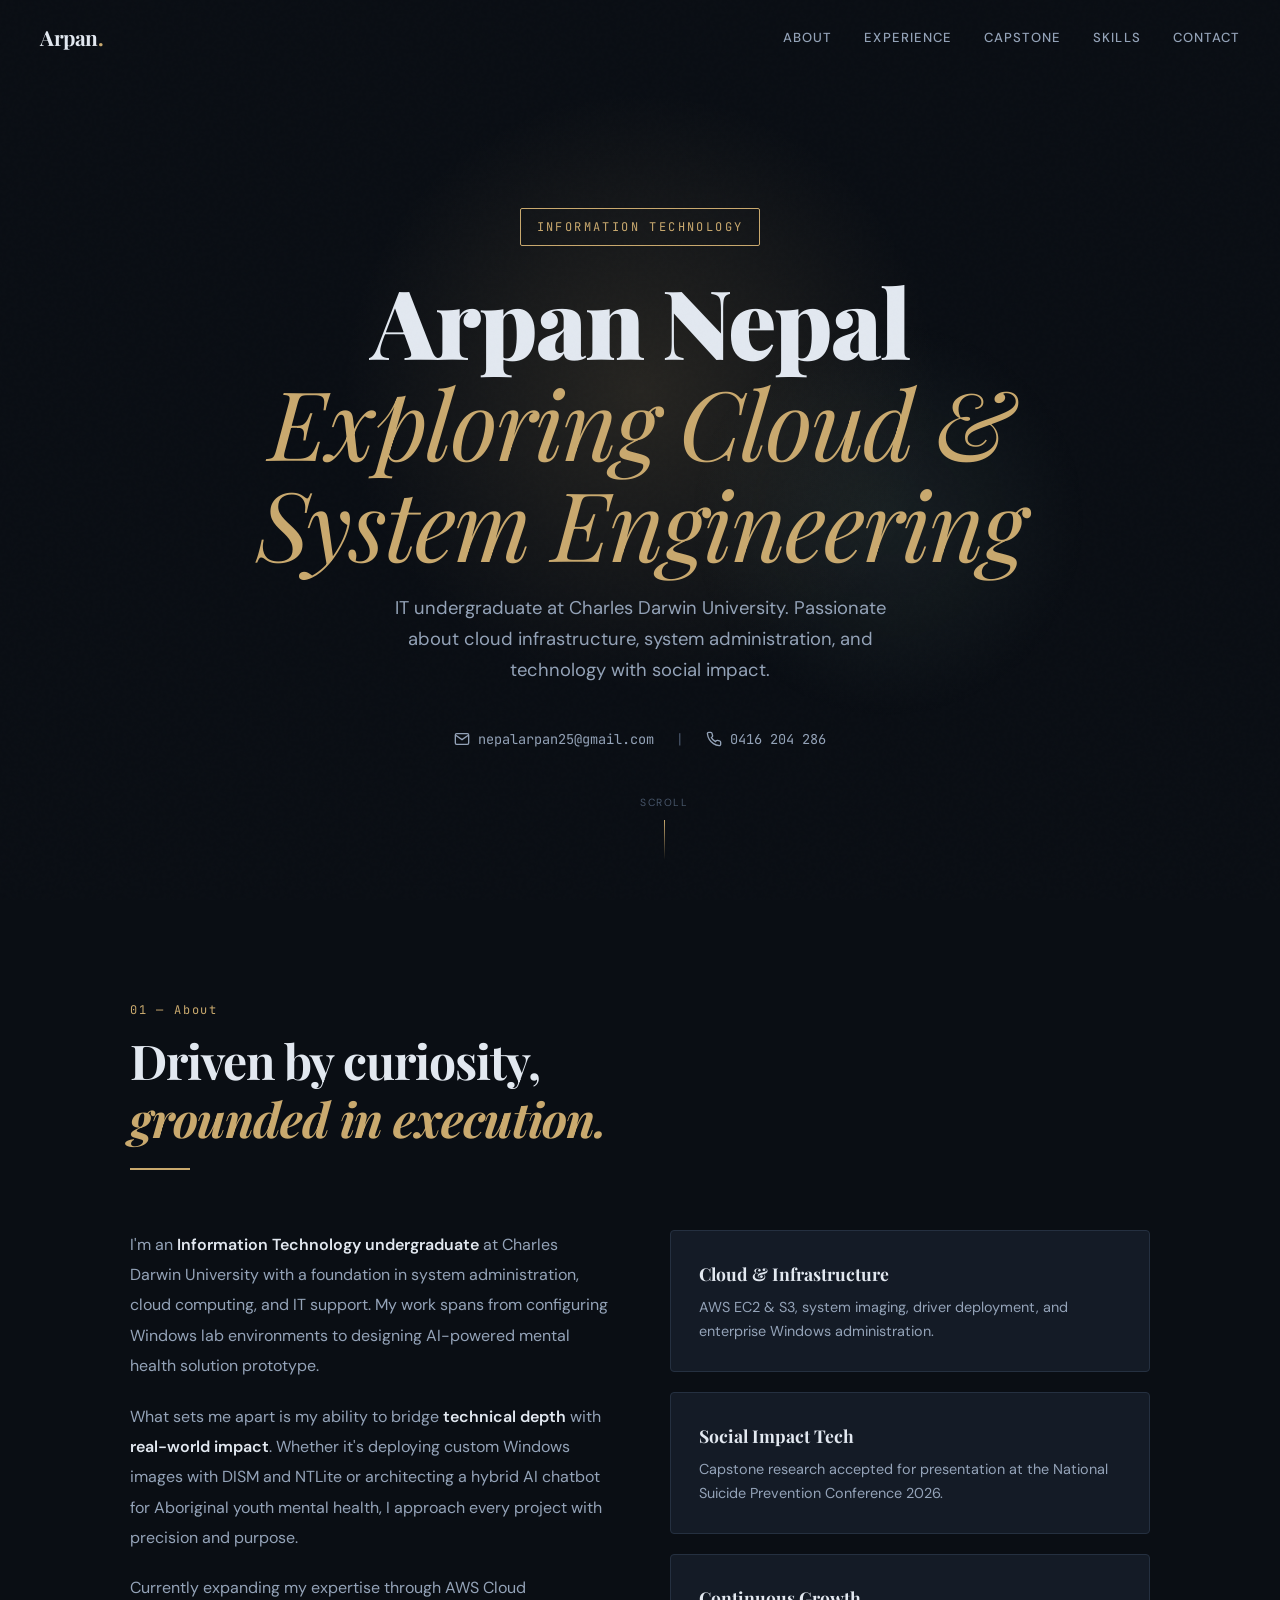
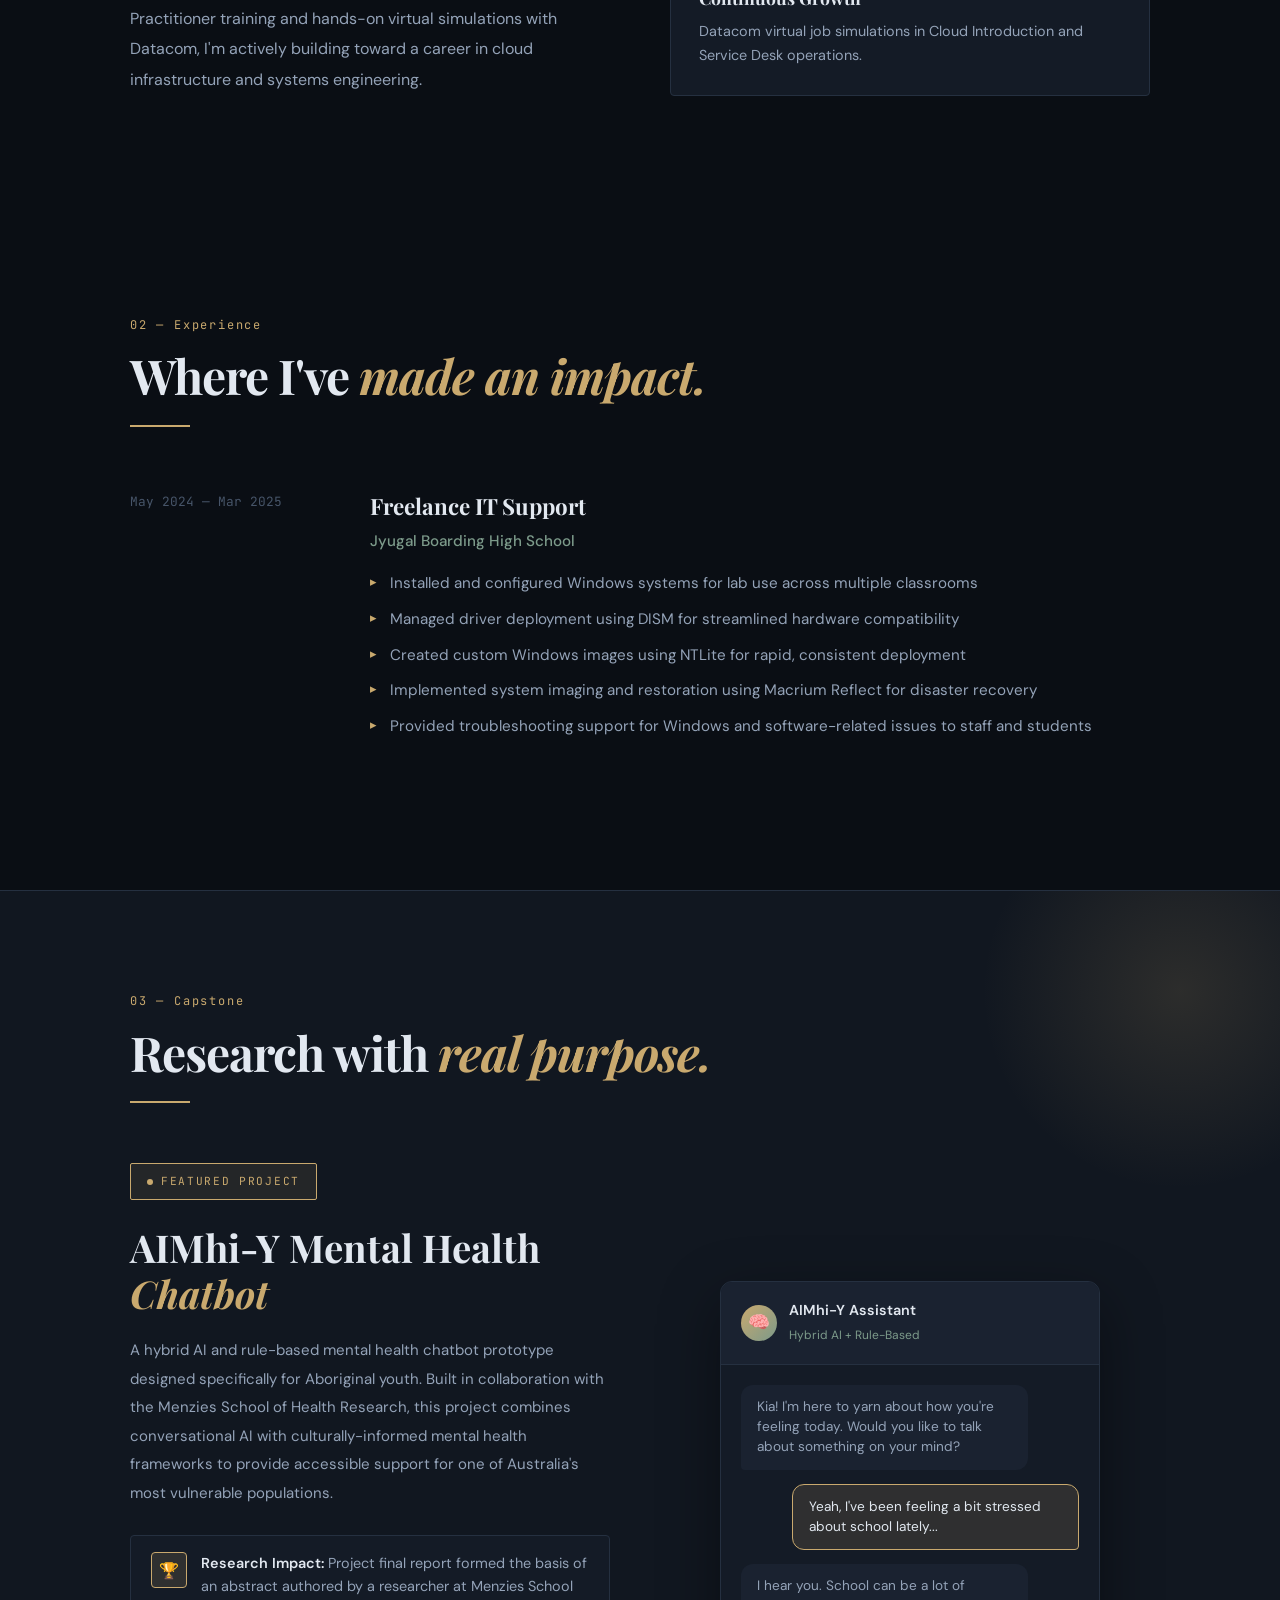
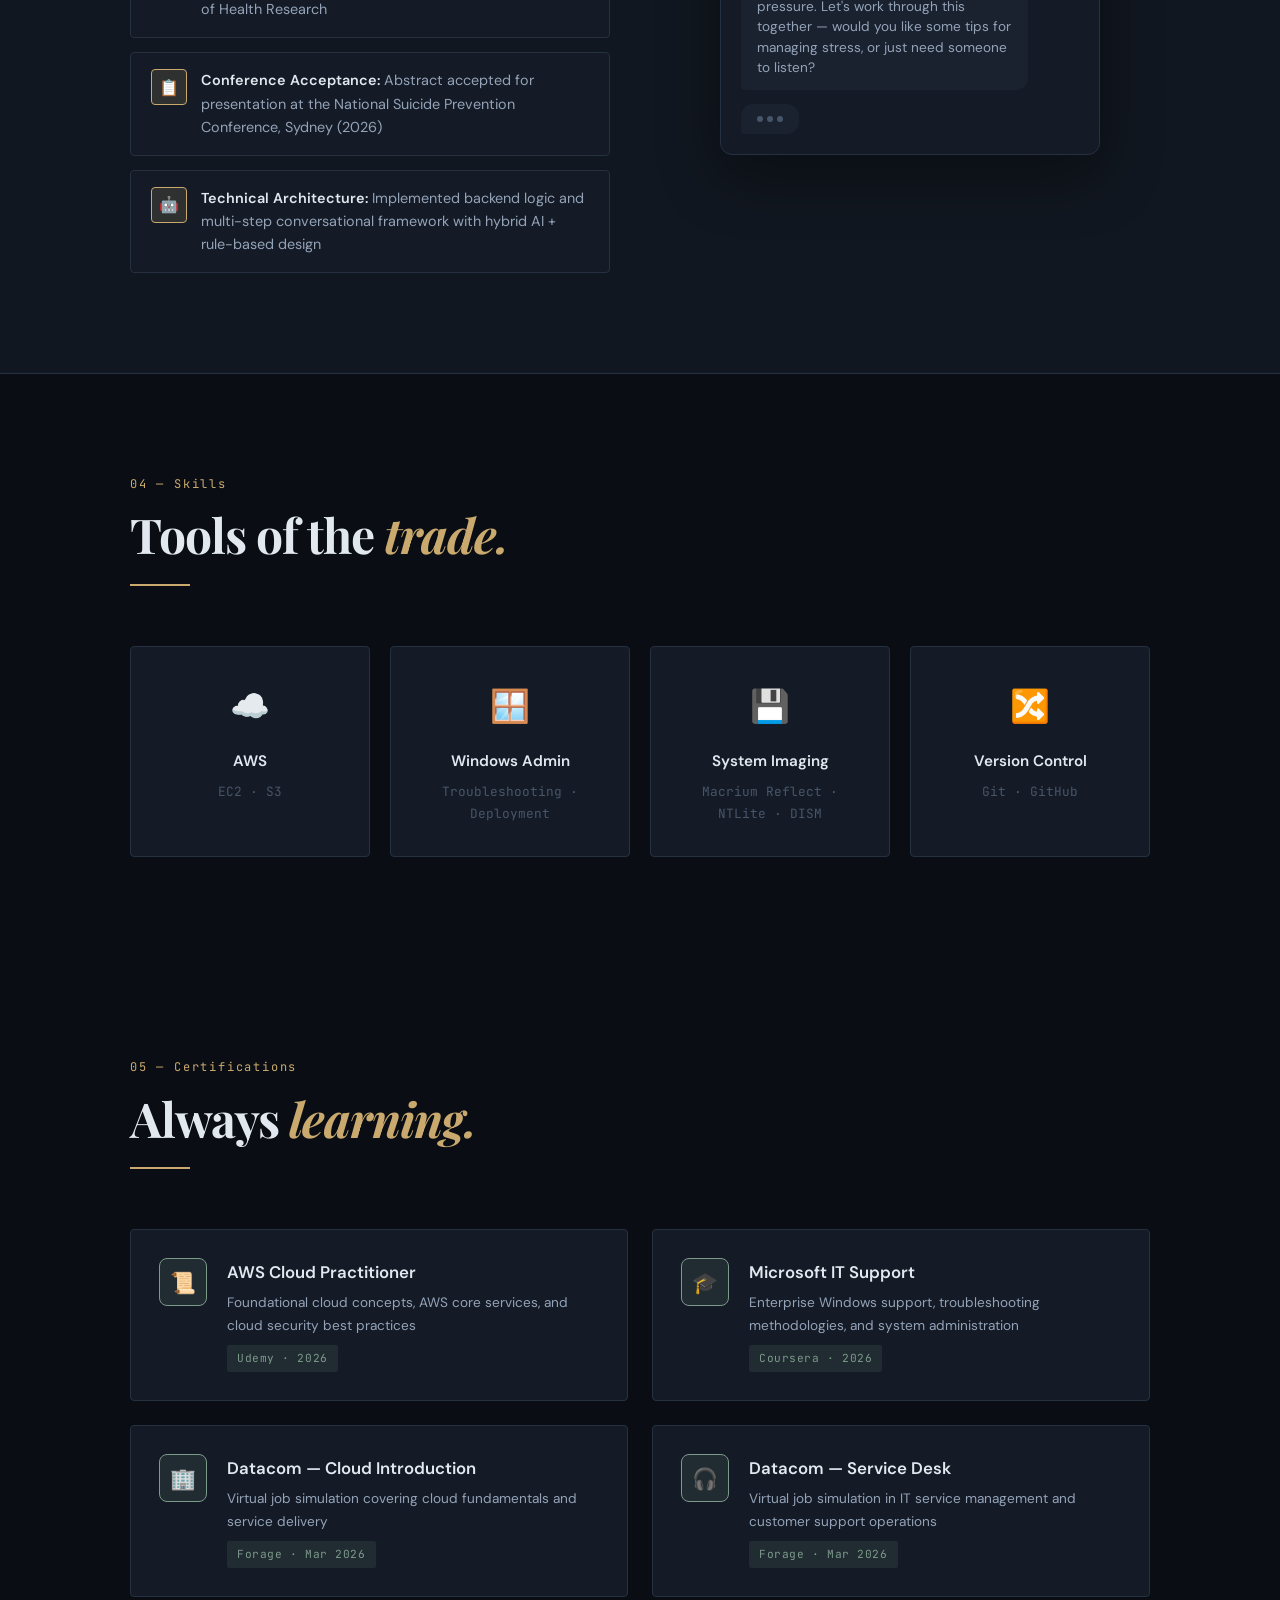
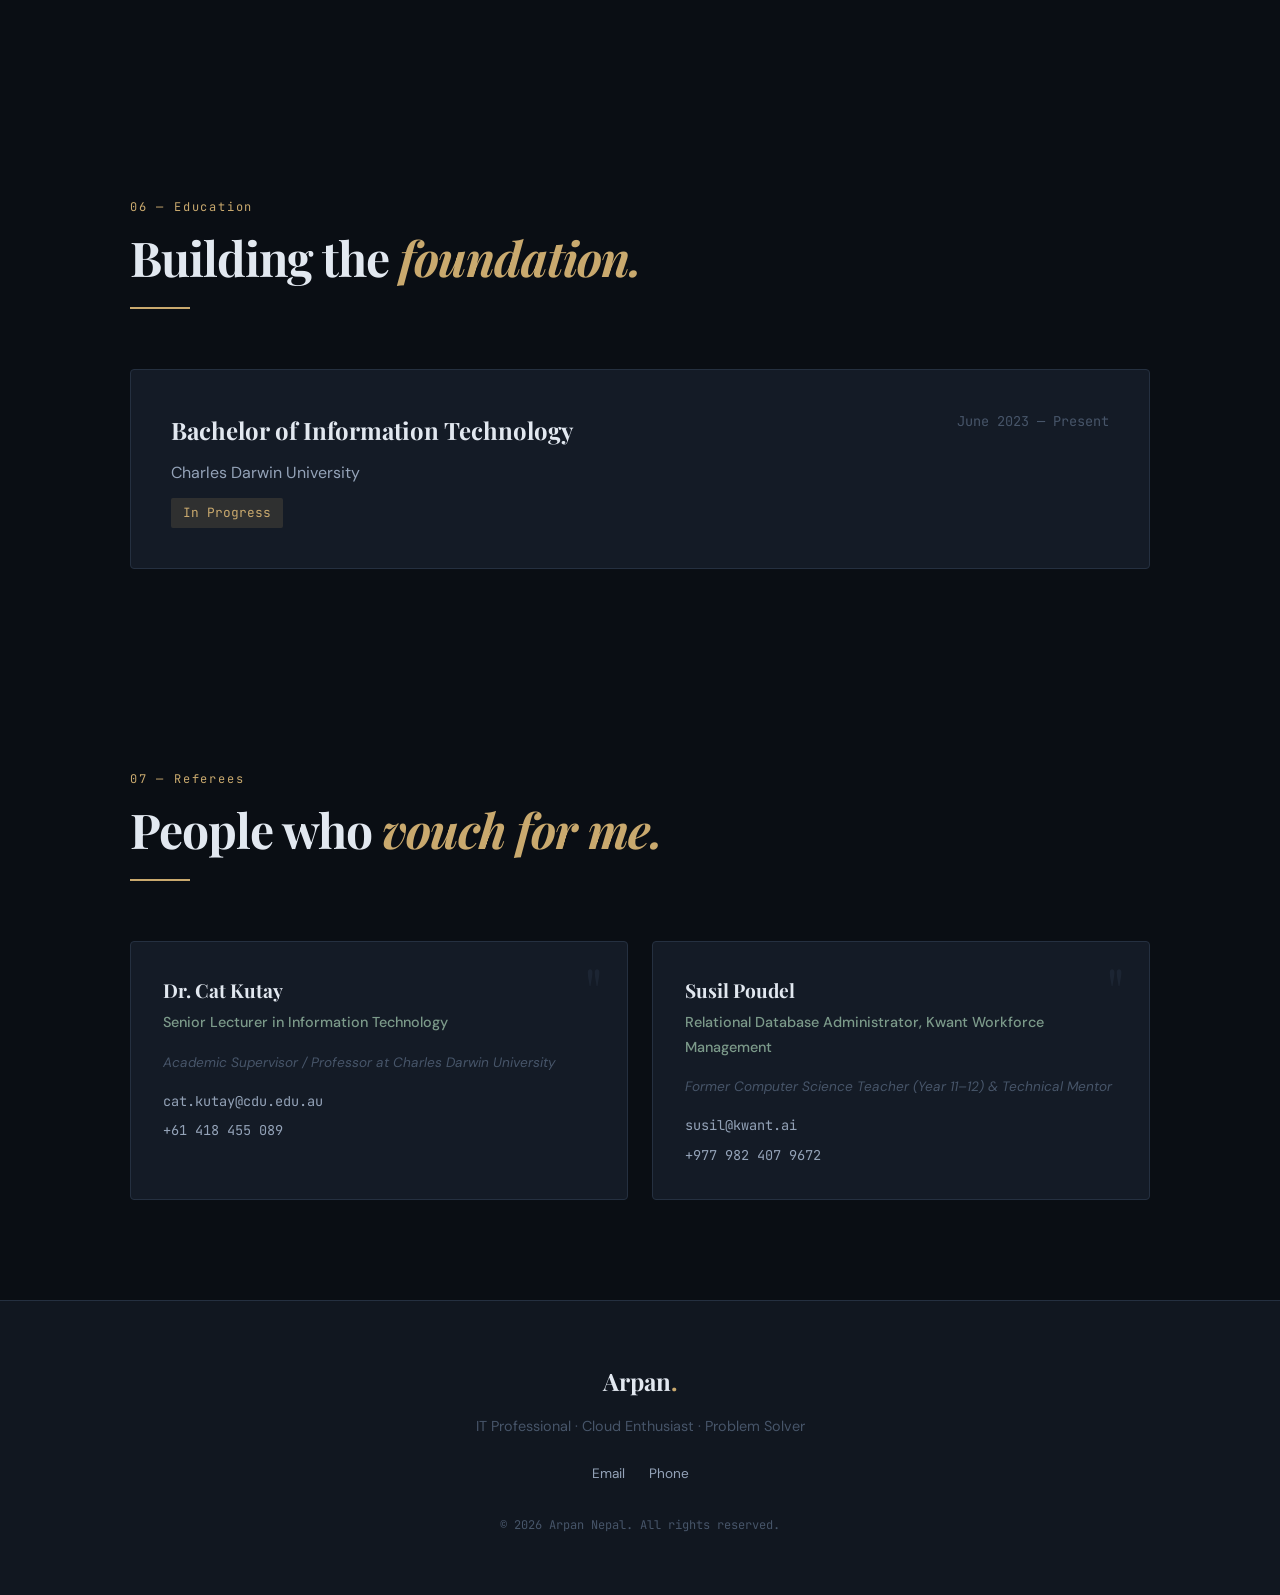
==== index.html @ 02687bec "Add files via upload" ====
<!DOCTYPE html>
<html lang="en">
<head>
<meta charset="UTF-8">
<meta name="viewport" content="width=device-width, initial-scale=1.0">
<title>Arpan Nepal — IT Professional</title>
<link rel="preconnect" href="https://fonts.googleapis.com">
<link rel="preconnect" href="https://fonts.gstatic.com" crossorigin>
<link href="https://fonts.googleapis.com/css2?family=Playfair+Display:ital,wght@0,400;0,700;0,900;1,400;1,700&family=DM+Sans:ital,opsz,wght@0,9..40,300;0,9..40,400;0,9..40,500;0,9..40,600;0,9..40,700;1,9..40,400&family=JetBrains+Mono:wght@400;500&display=swap" rel="stylesheet">
<style>
/* ─── Design System ─── */
:root {
  --bg: #0a0e14;
  --bg-elevated: #111720;
  --bg-card: #141b26;
  --surface: #1a2230;
  --border: #253040;
  --border-subtle: #1a2535;
  --text: #e2e8f0;
  --text-dim: #94a3b8;
  --text-faint: #475569;
  --accent: #c9a96e;
  --accent-glow: rgba(201,169,110,0.15);
  --accent-2: #7c9a8a;
  --accent-2-glow: rgba(124,154,138,0.12);
  --danger: #c75b5b;
  --font-display: 'Playfair Display', Georgia, serif;
  --font-body: 'DM Sans', -apple-system, sans-serif;
  --font-mono: 'JetBrains Mono', monospace;
}

* { margin: 0; padding: 0; box-sizing: border-box; }

html {
  scroll-behavior: smooth;
  scroll-padding-top: 80px;
}

body {
  background: var(--bg);
  color: var(--text);
  font-family: var(--font-body);
  font-size: 15px;
  line-height: 1.7;
  overflow-x: hidden;
  -webkit-font-smoothing: antialiased;
}

/* ─── Noise Texture Overlay ─── */
body::before {
  content: '';
  position: fixed;
  inset: 0;
  background-image: url("data:image/svg+xml,%3Csvg viewBox='0 0 256 256' xmlns='http://www.w3.org/2000/svg'%3E%3Cfilter id='noise'%3E%3CfeTurbulence type='fractalNoise' baseFrequency='0.9' numOctaves='4' stitchTiles='stitch'/%3E%3C/filter%3E%3Crect width='100%25' height='100%25' filter='url(%23noise)' opacity='0.03'/%3E%3C/svg%3E");
  pointer-events: none;
  z-index: 9999;
  opacity: 0.4;
}

/* ─── Selection ─── */
::selection {
  background: var(--accent);
  color: var(--bg);
}

/* ─── Scrollbar ─── */
::-webkit-scrollbar { width: 6px; }
::-webkit-scrollbar-track { background: var(--bg); }
::-webkit-scrollbar-thumb { background: var(--border); border-radius: 3px; }
::-webkit-scrollbar-thumb:hover { background: var(--accent); }

/* ─── Navigation ─── */
.nav {
  position: fixed;
  top: 0; left: 0; right: 0;
  z-index: 1000;
  padding: 20px 40px;
  display: flex;
  justify-content: space-between;
  align-items: center;
  transition: all 0.4s ease;
}

.nav.scrolled {
  background: rgba(10,14,20,0.85);
  backdrop-filter: blur(20px);
  border-bottom: 1px solid var(--border-subtle);
  padding: 14px 40px;
}

.nav-logo {
  font-family: var(--font-display);
  font-size: 1.3rem;
  font-weight: 700;
  color: var(--text);
  text-decoration: none;
  letter-spacing: -0.5px;
}

.nav-logo span { color: var(--accent); }

.nav-links {
  display: flex;
  gap: 32px;
  list-style: none;
}

.nav-links a {
  color: var(--text-dim);
  text-decoration: none;
  font-size: 0.82rem;
  font-weight: 500;
  letter-spacing: 0.08em;
  text-transform: uppercase;
  transition: color 0.3s ease;
  position: relative;
}

.nav-links a::after {
  content: '';
  position: absolute;
  bottom: -6px;
  left: 0;
  width: 0;
  height: 1px;
  background: var(--accent);
  transition: width 0.3s ease;
}

.nav-links a:hover {
  color: var(--text);
}

.nav-links a:hover::after {
  width: 100%;
}

/* ─── Hero Section ─── */
.hero {
  min-height: 100vh;
  display: flex;
  flex-direction: column;
  justify-content: center;
  align-items: center;
  text-align: center;
  position: relative;
  padding: 120px 20px 60px;
  overflow: hidden;
}

/* Ambient background glow */
.hero::before {
  content: '';
  position: absolute;
  width: 600px;
  height: 600px;
  background: radial-gradient(circle, var(--accent-glow) 0%, transparent 70%);
  top: 10%;
  left: 50%;
  transform: translateX(-50%);
  pointer-events: none;
  animation: pulseGlow 8s ease-in-out infinite;
}

.hero::after {
  content: '';
  position: absolute;
  width: 400px;
  height: 400px;
  background: radial-gradient(circle, var(--accent-2-glow) 0%, transparent 70%);
  bottom: 20%;
  right: 15%;
  pointer-events: none;
  animation: pulseGlow 10s ease-in-out infinite reverse;
}

@keyframes pulseGlow {
  0%, 100% { opacity: 0.6; transform: translateX(-50%) scale(1); }
  50% { opacity: 1; transform: translateX(-50%) scale(1.1); }
}

.hero-content {
  position: relative;
  z-index: 2;
  max-width: 800px;
}

.hero-label {
  font-family: var(--font-mono);
  font-size: 0.75rem;
  letter-spacing: 0.2em;
  text-transform: uppercase;
  color: var(--accent);
  margin-bottom: 24px;
  display: inline-block;
  padding: 8px 16px;
  border: 1px solid var(--accent);
  border-radius: 2px;
  opacity: 0;
  animation: fadeUp 0.8s ease forwards 0.3s;
}

.hero-name {
  font-family: var(--font-display);
  font-size: clamp(3rem, 8vw, 6rem);
  font-weight: 900;
  line-height: 1.05;
  letter-spacing: -2px;
  margin-bottom: 20px;
  opacity: 0;
  animation: fadeUp 1s ease forwards 0.6s;
}

.hero-name .accent-line {
  display: block;
  color: var(--accent);
  font-style: italic;
  font-weight: 400;
}

.hero-tagline {
  font-size: 1.15rem;
  color: var(--text-dim);
  max-width: 500px;
  margin: 0 auto 40px;
  opacity: 0;
  animation: fadeUp 0.8s ease forwards 0.9s;
}

.hero-contact {
  display: flex;
  gap: 24px;
  justify-content: center;
  flex-wrap: wrap;
  opacity: 0;
  animation: fadeUp 0.8s ease forwards 1.2s;
}

.hero-contact a {
  color: var(--text-dim);
  text-decoration: none;
  font-size: 0.85rem;
  font-family: var(--font-mono);
  transition: color 0.3s ease;
  display: flex;
  align-items: center;
  gap: 8px;
}

.hero-contact a:hover {
  color: var(--accent);
}

.hero-contact .divider {
  color: var(--text-faint);
}

/* Scroll indicator */
.scroll-indicator {
  position: absolute;
  bottom: 40px;
  left: 50%;
  transform: translateX(-50%);
  display: flex;
  flex-direction: column;
  align-items: center;
  gap: 8px;
  opacity: 0;
  animation: fadeUp 0.8s ease forwards 1.8s;
}

.scroll-indicator span {
  font-size: 0.65rem;
  letter-spacing: 0.15em;
  text-transform: uppercase;
  color: var(--text-faint);
}

.scroll-line {
  width: 1px;
  height: 40px;
  background: linear-gradient(to bottom, var(--accent), transparent);
  animation: scrollPulse 2s ease-in-out infinite;
}

@keyframes scrollPulse {
  0%, 100% { opacity: 0.3; transform: scaleY(0.5); }
  50% { opacity: 1; transform: scaleY(1); }
}

@keyframes fadeUp {
  from { opacity: 0; transform: translateY(30px); }
  to { opacity: 1; transform: translateY(0); }
}

/* ─── Section Base ─── */
.section {
  padding: 100px 40px;
  max-width: 1100px;
  margin: 0 auto;
  position: relative;
}

.section-header {
  margin-bottom: 60px;
  position: relative;
}

.section-number {
  font-family: var(--font-mono);
  font-size: 0.75rem;
  color: var(--accent);
  letter-spacing: 0.15em;
  margin-bottom: 12px;
}

.section-title {
  font-family: var(--font-display);
  font-size: clamp(2rem, 4vw, 3rem);
  font-weight: 700;
  letter-spacing: -1px;
  line-height: 1.2;
}

.section-title em {
  color: var(--accent);
  font-style: italic;
}

.section-line {
  width: 60px;
  height: 2px;
  background: var(--accent);
  margin-top: 20px;
}

/* ─── About Section ─── */
.about-grid {
  display: grid;
  grid-template-columns: 1fr 1fr;
  gap: 60px;
  align-items: start;
}

.about-text {
  color: var(--text-dim);
  font-size: 1rem;
  line-height: 1.9;
}

.about-text p {
  margin-bottom: 20px;
}

.about-text strong {
  color: var(--text);
  font-weight: 600;
}

.about-highlights {
  display: flex;
  flex-direction: column;
  gap: 20px;
}

.highlight-card {
  background: var(--bg-card);
  border: 1px solid var(--border);
  padding: 28px;
  border-radius: 4px;
  transition: all 0.4s ease;
  position: relative;
  overflow: hidden;
}

.highlight-card::before {
  content: '';
  position: absolute;
  top: 0; left: 0;
  width: 3px;
  height: 100%;
  background: var(--accent);
  transform: scaleY(0);
  transition: transform 0.4s ease;
}

.highlight-card:hover {
  border-color: var(--accent);
  transform: translateX(4px);
}

.highlight-card:hover::before {
  transform: scaleY(1);
}

.highlight-card h4 {
  font-family: var(--font-display);
  font-size: 1.1rem;
  margin-bottom: 8px;
  color: var(--text);
}

.highlight-card p {
  font-size: 0.9rem;
  color: var(--text-dim);
  line-height: 1.6;
}

/* ─── Experience Section ─── */
.experience-list {
  display: flex;
  flex-direction: column;
  gap: 0;
}

.exp-item {
  display: grid;
  grid-template-columns: 200px 1fr;
  gap: 40px;
  padding: 40px 0;
  border-bottom: 1px solid var(--border-subtle);
  position: relative;
  transition: all 0.3s ease;
}

.exp-item:first-child {
  padding-top: 0;
}

.exp-item:last-child {
  border-bottom: none;
}

.exp-item:hover {
  padding-left: 20px;
}

.exp-item:hover .exp-title {
  color: var(--accent);
}

.exp-date {
  font-family: var(--font-mono);
  font-size: 0.8rem;
  color: var(--text-faint);
  padding-top: 4px;
}

.exp-content h3 {
  font-family: var(--font-display);
  font-size: 1.4rem;
  font-weight: 700;
  margin-bottom: 4px;
  transition: color 0.3s ease;
}

.exp-content .exp-org {
  font-size: 0.95rem;
  color: var(--accent-2);
  margin-bottom: 16px;
  font-weight: 500;
}

.exp-content ul {
  list-style: none;
  padding: 0;
}

.exp-content li {
  position: relative;
  padding-left: 20px;
  margin-bottom: 10px;
  color: var(--text-dim);
  font-size: 0.95rem;
  line-height: 1.7;
}

.exp-content li::before {
  content: '▸';
  position: absolute;
  left: 0;
  color: var(--accent);
  font-size: 0.8rem;
}

/* ─── Capstone Section (Featured) ─── */
.capstone-section {
  background: var(--bg-elevated);
  border-top: 1px solid var(--border);
  border-bottom: 1px solid var(--border);
  position: relative;
  overflow: hidden;
}

.capstone-section::before {
  content: '';
  position: absolute;
  top: -100px;
  right: -100px;
  width: 400px;
  height: 400px;
  background: radial-gradient(circle, var(--accent-glow) 0%, transparent 70%);
  pointer-events: none;
}

.capstone-grid {
  display: grid;
  grid-template-columns: 1fr 1fr;
  gap: 60px;
  align-items: center;
}

.capstone-badge {
  display: inline-flex;
  align-items: center;
  gap: 8px;
  background: rgba(201,169,110,0.1);
  border: 1px solid var(--accent);
  color: var(--accent);
  padding: 8px 16px;
  border-radius: 2px;
  font-family: var(--font-mono);
  font-size: 0.7rem;
  letter-spacing: 0.15em;
  text-transform: uppercase;
  margin-bottom: 24px;
}

.capstone-badge .dot {
  width: 6px;
  height: 6px;
  background: var(--accent);
  border-radius: 50%;
  animation: blink 2s ease-in-out infinite;
}

@keyframes blink {
  0%, 100% { opacity: 1; }
  50% { opacity: 0.3; }
}

.capstone-title {
  font-family: var(--font-display);
  font-size: clamp(1.8rem, 3vw, 2.5rem);
  font-weight: 700;
  line-height: 1.2;
  margin-bottom: 20px;
}

.capstone-title em {
  color: var(--accent);
  font-style: italic;
}

.capstone-desc {
  color: var(--text-dim);
  line-height: 1.9;
  margin-bottom: 28px;
}

.capstone-achievements {
  display: flex;
  flex-direction: column;
  gap: 14px;
}

.achievement {
  display: flex;
  align-items: flex-start;
  gap: 14px;
  padding: 16px 20px;
  background: var(--bg-card);
  border: 1px solid var(--border);
  border-radius: 4px;
  transition: all 0.3s ease;
}

.achievement:hover {
  border-color: var(--accent);
  transform: translateX(4px);
}

.achievement-icon {
  width: 36px;
  height: 36px;
  min-width: 36px;
  background: var(--accent-glow);
  border: 1px solid var(--accent);
  border-radius: 4px;
  display: flex;
  align-items: center;
  justify-content: center;
  color: var(--accent);
  font-size: 1rem;
}

.achievement-text {
  font-size: 0.9rem;
  color: var(--text-dim);
  line-height: 1.6;
}

.achievement-text strong {
  color: var(--text);
  font-weight: 600;
}

.capstone-visual {
  position: relative;
  display: flex;
  justify-content: center;
  align-items: center;
}

.chatbot-mockup {
  width: 100%;
  max-width: 380px;
  background: var(--bg-card);
  border: 1px solid var(--border);
  border-radius: 12px;
  overflow: hidden;
  box-shadow: 0 20px 60px rgba(0,0,0,0.4);
}

.chatbot-header {
  background: var(--surface);
  padding: 16px 20px;
  border-bottom: 1px solid var(--border);
  display: flex;
  align-items: center;
  gap: 12px;
}

.chatbot-avatar {
  width: 36px;
  height: 36px;
  border-radius: 50%;
  background: linear-gradient(135deg, var(--accent), var(--accent-2));
  display: flex;
  align-items: center;
  justify-content: center;
  font-size: 1.1rem;
}

.chatbot-info h4 {
  font-size: 0.9rem;
  font-weight: 600;
  color: var(--text);
}

.chatbot-info span {
  font-size: 0.75rem;
  color: var(--accent-2);
}

.chatbot-body {
  padding: 20px;
  display: flex;
  flex-direction: column;
  gap: 14px;
}

.msg {
  padding: 12px 16px;
  border-radius: 12px;
  font-size: 0.85rem;
  line-height: 1.5;
  max-width: 85%;
  animation: msgIn 0.5s ease forwards;
  opacity: 0;
}

.msg-bot {
  background: var(--surface);
  color: var(--text-dim);
  align-self: flex-start;
  border-bottom-left-radius: 4px;
  animation-delay: 0.5s;
}

.msg-user {
  background: var(--accent-glow);
  border: 1px solid var(--accent);
  color: var(--text);
  align-self: flex-end;
  border-bottom-right-radius: 4px;
  animation-delay: 1.2s;
}

.msg-bot-2 {
  background: var(--surface);
  color: var(--text-dim);
  align-self: flex-start;
  border-bottom-left-radius: 4px;
  animation-delay: 2s;
}

@keyframes msgIn {
  from { opacity: 0; transform: translateY(10px); }
  to { opacity: 1; transform: translateY(0); }
}

.typing {
  display: flex;
  gap: 4px;
  padding: 12px 16px;
  background: var(--surface);
  border-radius: 12px;
  border-bottom-left-radius: 4px;
  align-self: flex-start;
  width: fit-content;
  animation: msgIn 0.5s ease forwards;
  animation-delay: 2.8s;
  opacity: 0;
}

.typing-dot {
  width: 6px;
  height: 6px;
  background: var(--text-faint);
  border-radius: 50%;
  animation: typingBounce 1.4s ease-in-out infinite;
}

.typing-dot:nth-child(2) { animation-delay: 0.2s; }
.typing-dot:nth-child(3) { animation-delay: 0.4s; }

@keyframes typingBounce {
  0%, 60%, 100% { transform: translateY(0); }
  30% { transform: translateY(-4px); }
}

/* ─── Skills Section ─── */
.skills-grid {
  display: grid;
  grid-template-columns: repeat(4, 1fr);
  gap: 20px;
}

.skill-card {
  background: var(--bg-card);
  border: 1px solid var(--border);
  padding: 32px 24px;
  border-radius: 4px;
  text-align: center;
  transition: all 0.4s ease;
  position: relative;
  overflow: hidden;
}

.skill-card::after {
  content: '';
  position: absolute;
  bottom: 0;
  left: 0;
  right: 0;
  height: 0;
  background: var(--accent);
  transition: height 0.4s ease;
}

.skill-card:hover {
  border-color: var(--accent);
  transform: translateY(-4px);
}

.skill-card:hover::after {
  height: 3px;
}

.skill-icon {
  font-size: 2rem;
  margin-bottom: 16px;
  display: block;
}

.skill-name {
  font-weight: 600;
  font-size: 0.95rem;
  color: var(--text);
  margin-bottom: 6px;
}

.skill-detail {
  font-size: 0.8rem;
  color: var(--text-faint);
  font-family: var(--font-mono);
}

/* ─── Certifications ─── */
.certs-grid {
  display: grid;
  grid-template-columns: repeat(2, 1fr);
  gap: 24px;
}

.cert-card {
  display: flex;
  align-items: flex-start;
  gap: 20px;
  background: var(--bg-card);
  border: 1px solid var(--border);
  padding: 28px;
  border-radius: 4px;
  transition: all 0.4s ease;
}

.cert-card:hover {
  border-color: var(--accent-2);
  transform: translateX(4px);
}

.cert-icon {
  width: 48px;
  height: 48px;
  min-width: 48px;
  background: var(--accent-2-glow);
  border: 1px solid var(--accent-2);
  border-radius: 8px;
  display: flex;
  align-items: center;
  justify-content: center;
  font-size: 1.3rem;
}

.cert-info h4 {
  font-size: 1.05rem;
  font-weight: 600;
  margin-bottom: 4px;
  color: var(--text);
}

.cert-info p {
  font-size: 0.85rem;
  color: var(--text-dim);
  margin-bottom: 8px;
}

.cert-tag {
  display: inline-block;
  font-family: var(--font-mono);
  font-size: 0.7rem;
  color: var(--accent-2);
  background: var(--accent-2-glow);
  padding: 4px 10px;
  border-radius: 2px;
  letter-spacing: 0.05em;
}

/* ─── Education ─── */
.edu-card {
  background: var(--bg-card);
  border: 1px solid var(--border);
  padding: 40px;
  border-radius: 4px;
  display: flex;
  justify-content: space-between;
  align-items: flex-start;
  transition: all 0.4s ease;
}

.edu-card:hover {
  border-color: var(--accent);
}

.edu-main h3 {
  font-family: var(--font-display);
  font-size: 1.5rem;
  font-weight: 700;
  margin-bottom: 8px;
}

.edu-main .edu-institution {
  font-size: 1rem;
  color: var(--text-dim);
  margin-bottom: 4px;
}

.edu-main .edu-status {
  font-family: var(--font-mono);
  font-size: 0.8rem;
  color: var(--accent);
  background: var(--accent-glow);
  padding: 4px 12px;
  border-radius: 2px;
  display: inline-block;
  margin-top: 8px;
}

.edu-date {
  font-family: var(--font-mono);
  font-size: 0.85rem;
  color: var(--text-faint);
  text-align: right;
}

/* ─── Referees ─── */
.referees-grid {
  display: grid;
  grid-template-columns: repeat(2, 1fr);
  gap: 24px;
}

.ref-card {
  background: var(--bg-card);
  border: 1px solid var(--border);
  padding: 32px;
  border-radius: 4px;
  transition: all 0.4s ease;
  position: relative;
}

.ref-card::before {
  content: '"';
  position: absolute;
  top: 16px;
  right: 24px;
  font-family: var(--font-display);
  font-size: 4rem;
  color: var(--border);
  line-height: 1;
  opacity: 0.5;
}

.ref-card:hover {
  border-color: var(--accent);
}

.ref-card h4 {
  font-family: var(--font-display);
  font-size: 1.2rem;
  font-weight: 700;
  margin-bottom: 4px;
}

.ref-card .ref-role {
  font-size: 0.9rem;
  color: var(--accent-2);
  margin-bottom: 16px;
  font-weight: 500;
}

.ref-card .ref-rel {
  font-size: 0.85rem;
  color: var(--text-faint);
  margin-bottom: 16px;
  font-style: italic;
}

.ref-contact {
  display: flex;
  flex-direction: column;
  gap: 6px;
}

.ref-contact a {
  color: var(--text-dim);
  text-decoration: none;
  font-size: 0.85rem;
  font-family: var(--font-mono);
  transition: color 0.3s ease;
}

.ref-contact a:hover {
  color: var(--accent);
}

/* ─── Footer ─── */
.footer {
  border-top: 1px solid var(--border);
  padding: 60px 40px;
  text-align: center;
  background: var(--bg-elevated);
}

.footer-name {
  font-family: var(--font-display);
  font-size: 1.5rem;
  font-weight: 700;
  margin-bottom: 12px;
}

.footer-name span { color: var(--accent); }

.footer-tagline {
  color: var(--text-faint);
  font-size: 0.9rem;
  margin-bottom: 24px;
}

.footer-links {
  display: flex;
  justify-content: center;
  gap: 24px;
  margin-bottom: 30px;
}

.footer-links a {
  color: var(--text-dim);
  text-decoration: none;
  font-size: 0.85rem;
  transition: color 0.3s ease;
}

.footer-links a:hover {
  color: var(--accent);
}

.footer-copy {
  font-family: var(--font-mono);
  font-size: 0.75rem;
  color: var(--text-faint);
}

/* ─── Scroll Reveal ─── */
.reveal {
  opacity: 0;
  transform: translateY(40px);
  transition: all 0.8s cubic-bezier(0.16, 1, 0.3, 1);
}

.reveal.visible {
  opacity: 1;
  transform: translateY(0);
}

/* ─── Responsive ─── */
@media (max-width: 900px) {
  .about-grid,
  .capstone-grid,
  .certs-grid,
  .referees-grid {
    grid-template-columns: 1fr;
  }
  .skills-grid {
    grid-template-columns: repeat(2, 1fr);
  }
  .exp-item {
    grid-template-columns: 1fr;
    gap: 12px;
  }
  .nav-links {
    display: none;
  }
  .section {
    padding: 60px 24px;
  }
  .edu-card {
    flex-direction: column;
    gap: 16px;
  }
  .edu-date {
    text-align: left;
  }
}

@media (max-width: 500px) {
  .skills-grid {
    grid-template-columns: 1fr;
  }
  .hero-name {
    font-size: 2.5rem;
  }
}
</style>
</head>
<body>

<!-- Navigation -->
<nav class="nav" id="nav">
  <a href="#" class="nav-logo">Arpan<span>.</span></a>
  <ul class="nav-links">
    <li><a href="#about">About</a></li>
    <li><a href="#experience">Experience</a></li>
    <li><a href="#capstone">Capstone</a></li>
    <li><a href="#skills">Skills</a></li>
    <li><a href="#contact">Contact</a></li>
  </ul>
</nav>

<!-- Hero -->
<section class="hero" id="hero">
  <div class="hero-content">
    <div class="hero-label">Information Technology</div>
    <h1 class="hero-name">
      Arpan Nepal
      <span class="accent-line">Exploring Cloud & System Engineering</span>
    </h1>
    <p class="hero-tagline">
      IT undergraduate at Charles Darwin University. Passionate about cloud infrastructure, 
      system administration, and technology with social impact.
    </p>
    <div class="hero-contact">
      <a href="mailto:nepalarpan25@gmail.com">
        <svg width="16" height="16" viewBox="0 0 24 24" fill="none" stroke="currentColor" stroke-width="2"><path d="M4 4h16c1.1 0 2 .9 2 2v12c0 1.1-.9 2-2 2H4c-1.1 0-2-.9-2-2V6c0-1.1.9-2 2-2z"/><polyline points="22,6 12,13 2,6"/></svg>
        nepalarpan25@gmail.com
      </a>
      <span class="divider">|</span>
      <a href="tel:+61416204286">
        <svg width="16" height="16" viewBox="0 0 24 24" fill="none" stroke="currentColor" stroke-width="2"><path d="M22 16.92v3a2 2 0 0 1-2.18 2 19.79 19.79 0 0 1-8.63-3.07 19.5 19.5 0 0 1-6-6 19.79 19.79 0 0 1-3.07-8.67A2 2 0 0 1 4.11 2h3a2 2 0 0 1 2 1.72c.127.96.361 1.903.7 2.81a2 2 0 0 1-.45 2.11L8.09 9.91a16 16 0 0 0 6 6l1.27-1.27a2 2 0 0 1 2.11-.45c.907.339 1.85.573 2.81.7A2 2 0 0 1 22 16.92z"/></svg>
        0416 204 286
      </a>
    </div>
  </div>
  <div class="scroll-indicator">
    <span>Scroll</span>
    <div class="scroll-line"></div>
  </div>
</section>

<!-- About -->
<section class="section" id="about">
  <div class="section-header reveal">
    <div class="section-number">01 — About</div>
    <h2 class="section-title">Driven by curiosity,<br><em>grounded in execution.</em></h2>
    <div class="section-line"></div>
  </div>
  <div class="about-grid">
    <div class="about-text reveal">
      <p>
        I'm an <strong>Information Technology undergraduate</strong> at Charles Darwin University with a foundation in 
        system administration, cloud computing, and IT support. My work spans from configuring Windows lab environments 
        to designing AI-powered mental health solution prototype.
      </p>
      <p>
        What sets me apart is my ability to bridge <strong>technical depth</strong> with <strong>real-world impact</strong>. 
        Whether it's deploying custom Windows images with DISM and NTLite or architecting a hybrid AI chatbot for 
        Aboriginal youth mental health, I approach every project with precision and purpose.
      </p>
      <p>
        Currently expanding my expertise through AWS Cloud Practitioner training and hands-on virtual simulations 
        with Datacom, I'm actively building toward a career in cloud infrastructure and systems engineering.
      </p>
    </div>
    <div class="about-highlights reveal">
      <div class="highlight-card">
        <h4>Cloud & Infrastructure</h4>
        <p>AWS EC2 & S3, system imaging, driver deployment, and enterprise Windows administration.</p>
      </div>
      <div class="highlight-card">
        <h4>Social Impact Tech</h4>
        <p>Capstone research accepted for presentation at the National Suicide Prevention Conference 2026.</p>
      </div>
      <div class="highlight-card">
        <h4>Continuous Growth</h4>
        <p>Datacom virtual job simulations in Cloud Introduction and Service Desk operations.</p>
      </div>
    </div>
  </div>
</section>

<!-- Experience -->
<section class="section" id="experience">
  <div class="section-header reveal">
    <div class="section-number">02 — Experience</div>
    <h2 class="section-title">Where I've <em>made an impact.</em></h2>
    <div class="section-line"></div>
  </div>
  <div class="experience-list">
    <div class="exp-item reveal">
      <div class="exp-date">May 2024 — Mar 2025</div>
      <div class="exp-content">
        <h3 class="exp-title">Freelance IT Support</h3>
        <p class="exp-org">Jyugal Boarding High School</p>
        <ul>
          <li>Installed and configured Windows systems for lab use across multiple classrooms</li>
          <li>Managed driver deployment using DISM for streamlined hardware compatibility</li>
          <li>Created custom Windows images using NTLite for rapid, consistent deployment</li>
          <li>Implemented system imaging and restoration using Macrium Reflect for disaster recovery</li>
          <li>Provided troubleshooting support for Windows and software-related issues to staff and students</li>
        </ul>
      </div>
    </div>
  </div>
</section>

<!-- Capstone -->
<section class="capstone-section" id="capstone">
  <div class="section">
    <div class="section-header reveal">
      <div class="section-number">03 — Capstone</div>
      <h2 class="section-title">Research with <em>real purpose.</em></h2>
      <div class="section-line"></div>
    </div>
    <div class="capstone-grid">
      <div class="reveal">
        <div class="capstone-badge">
          <span class="dot"></span>
          Featured Project
        </div>
        <h3 class="capstone-title">
          AIMhi-Y Mental Health<br><em>Chatbot</em>
        </h3>
        <p class="capstone-desc">
          A hybrid AI and rule-based mental health chatbot prototype designed specifically for Aboriginal youth. 
          Built in collaboration with the Menzies School of Health Research, this project combines 
          conversational AI with culturally-informed mental health frameworks to provide accessible support 
          for one of Australia's most vulnerable populations.
        </p>
        <div class="capstone-achievements">
          <div class="achievement">
            <div class="achievement-icon">🏆</div>
            <div class="achievement-text">
              <strong>Research Impact:</strong> Project final report formed the basis of an abstract authored by a researcher at Menzies School of Health Research
            </div>
          </div>
          <div class="achievement">
            <div class="achievement-icon">📋</div>
            <div class="achievement-text">
              <strong>Conference Acceptance:</strong> Abstract accepted for presentation at the National Suicide Prevention Conference, Sydney (2026)
            </div>
          </div>
          <div class="achievement">
            <div class="achievement-icon">🤖</div>
            <div class="achievement-text">
              <strong>Technical Architecture:</strong> Implemented backend logic and multi-step conversational framework with hybrid AI + rule-based design
            </div>
          </div>
        </div>
      </div>
      <div class="capstone-visual reveal">
        <div class="chatbot-mockup">
          <div class="chatbot-header">
            <div class="chatbot-avatar">🧠</div>
            <div class="chatbot-info">
              <h4>AIMhi-Y Assistant</h4>
              <span>Hybrid AI + Rule-Based</span>
            </div>
          </div>
          <div class="chatbot-body">
            <div class="msg msg-bot">Kia! I'm here to yarn about how you're feeling today. Would you like to talk about something on your mind?</div>
            <div class="msg msg-user">Yeah, I've been feeling a bit stressed about school lately...</div>
            <div class="msg msg-bot-2">I hear you. School can be a lot of pressure. Let's work through this together — would you like some tips for managing stress, or just need someone to listen?</div>
            <div class="typing">
              <div class="typing-dot"></div>
              <div class="typing-dot"></div>
              <div class="typing-dot"></div>
            </div>
          </div>
        </div>
      </div>
    </div>
  </div>
</section>

<!-- Skills -->
<section class="section" id="skills">
  <div class="section-header reveal">
    <div class="section-number">04 — Skills</div>
    <h2 class="section-title">Tools of the <em>trade.</em></h2>
    <div class="section-line"></div>
  </div>
  <div class="skills-grid reveal">
    <div class="skill-card">
      <span class="skill-icon">☁️</span>
      <div class="skill-name">AWS</div>
      <div class="skill-detail">EC2 · S3</div>
    </div>
    <div class="skill-card">
      <span class="skill-icon">🪟</span>
      <div class="skill-name">Windows Admin</div>
      <div class="skill-detail">Troubleshooting · Deployment</div>
    </div>
    <div class="skill-card">
      <span class="skill-icon">💾</span>
      <div class="skill-name">System Imaging</div>
      <div class="skill-detail">Macrium Reflect · NTLite · DISM</div>
    </div>
    <div class="skill-card">
      <span class="skill-icon">🔀</span>
      <div class="skill-name">Version Control</div>
      <div class="skill-detail">Git · GitHub</div>
    </div>
  </div>
</section>

<!-- Certifications -->
<section class="section" id="certifications">
  <div class="section-header reveal">
    <div class="section-number">05 — Certifications</div>
    <h2 class="section-title">Always <em>learning.</em></h2>
    <div class="section-line"></div>
  </div>
  <div class="certs-grid reveal">
    <div class="cert-card">
      <div class="cert-icon">📜</div>
      <div class="cert-info">
        <h4>AWS Cloud Practitioner</h4>
        <p>Foundational cloud concepts, AWS core services, and cloud security best practices</p>
        <span class="cert-tag">Udemy · 2026</span>
      </div>
    </div>
    <div class="cert-card">
      <div class="cert-icon">🎓</div>
      <div class="cert-info">
        <h4>Microsoft IT Support</h4>
        <p>Enterprise Windows support, troubleshooting methodologies, and system administration</p>
        <span class="cert-tag">Coursera · 2026</span>
      </div>
    </div>
    <div class="cert-card">
      <div class="cert-icon">🏢</div>
      <div class="cert-info">
        <h4>Datacom — Cloud Introduction</h4>
        <p>Virtual job simulation covering cloud fundamentals and service delivery</p>
        <span class="cert-tag">Forage · Mar 2026</span>
      </div>
    </div>
    <div class="cert-card">
      <div class="cert-icon">🎧</div>
      <div class="cert-info">
        <h4>Datacom — Service Desk</h4>
        <p>Virtual job simulation in IT service management and customer support operations</p>
        <span class="cert-tag">Forage · Mar 2026</span>
      </div>
    </div>
  </div>
</section>

<!-- Education -->
<section class="section" id="education">
  <div class="section-header reveal">
    <div class="section-number">06 — Education</div>
    <h2 class="section-title">Building the <em>foundation.</em></h2>
    <div class="section-line"></div>
  </div>
  <div class="edu-card reveal">
    <div class="edu-main">
      <h3>Bachelor of Information Technology</h3>
      <p class="edu-institution">Charles Darwin University</p>
      <span class="edu-status">In Progress</span>
    </div>
    <div class="edu-date">June 2023 — Present</div>
  </div>
</section>

<!-- Referees -->
<section class="section" id="contact">
  <div class="section-header reveal">
    <div class="section-number">07 — Referees</div>
    <h2 class="section-title">People who <em>vouch for me.</em></h2>
    <div class="section-line"></div>
  </div>
  <div class="referees-grid reveal">
    <div class="ref-card">
      <h4>Dr. Cat Kutay</h4>
      <p class="ref-role">Senior Lecturer in Information Technology</p>
      <p class="ref-rel">Academic Supervisor / Professor at Charles Darwin University</p>
      <div class="ref-contact">
        <a href="mailto:cat.kutay@cdu.edu.au">cat.kutay@cdu.edu.au</a>
        <a href="tel:+61418455089">+61 418 455 089</a>
      </div>
    </div>
    <div class="ref-card">
      <h4>Susil Poudel</h4>
      <p class="ref-role">Relational Database Administrator, Kwant Workforce Management</p>
      <p class="ref-rel">Former Computer Science Teacher (Year 11–12) & Technical Mentor</p>
      <div class="ref-contact">
        <a href="mailto:susil@kwant.ai">susil@kwant.ai</a>
        <a href="tel:+9779824079672">+977 982 407 9672</a>
      </div>
    </div>
  </div>
</section>

<!-- Footer -->
<footer class="footer">
  <div class="footer-name">Arpan<span>.</span></div>
  <p class="footer-tagline">IT Professional · Cloud Enthusiast · Problem Solver</p>
  <div class="footer-links">
    <a href="mailto:nepalarpan25@gmail.com">Email</a>
    <a href="tel:+61416204286">Phone</a>
  </div>
  <p class="footer-copy">© 2026 Arpan Nepal. All rights reserved.</p>
</footer>

<script>
// Nav scroll effect
const nav = document.getElementById('nav');
window.addEventListener('scroll', () => {
  if (window.scrollY > 50) {
    nav.classList.add('scrolled');
  } else {
    nav.classList.remove('scrolled');
  }
});

// Scroll reveal
const reveals = document.querySelectorAll('.reveal');
const revealObserver = new IntersectionObserver((entries) => {
  entries.forEach(entry => {
    if (entry.isIntersecting) {
      entry.target.classList.add('visible');
    }
  });
}, { threshold: 0.1, rootMargin: '0px 0px -50px 0px' });

reveals.forEach(el => revealObserver.observe(el));

// Smooth scroll for nav links
document.querySelectorAll('a[href^="#"]').forEach(anchor => {
  anchor.addEventListener('click', function(e) {
    e.preventDefault();
    const target = document.querySelector(this.getAttribute('href'));
    if (target) {
      target.scrollIntoView({ behavior: 'smooth', block: 'start' });
    }
  });
});
</script>

</body>
</html>
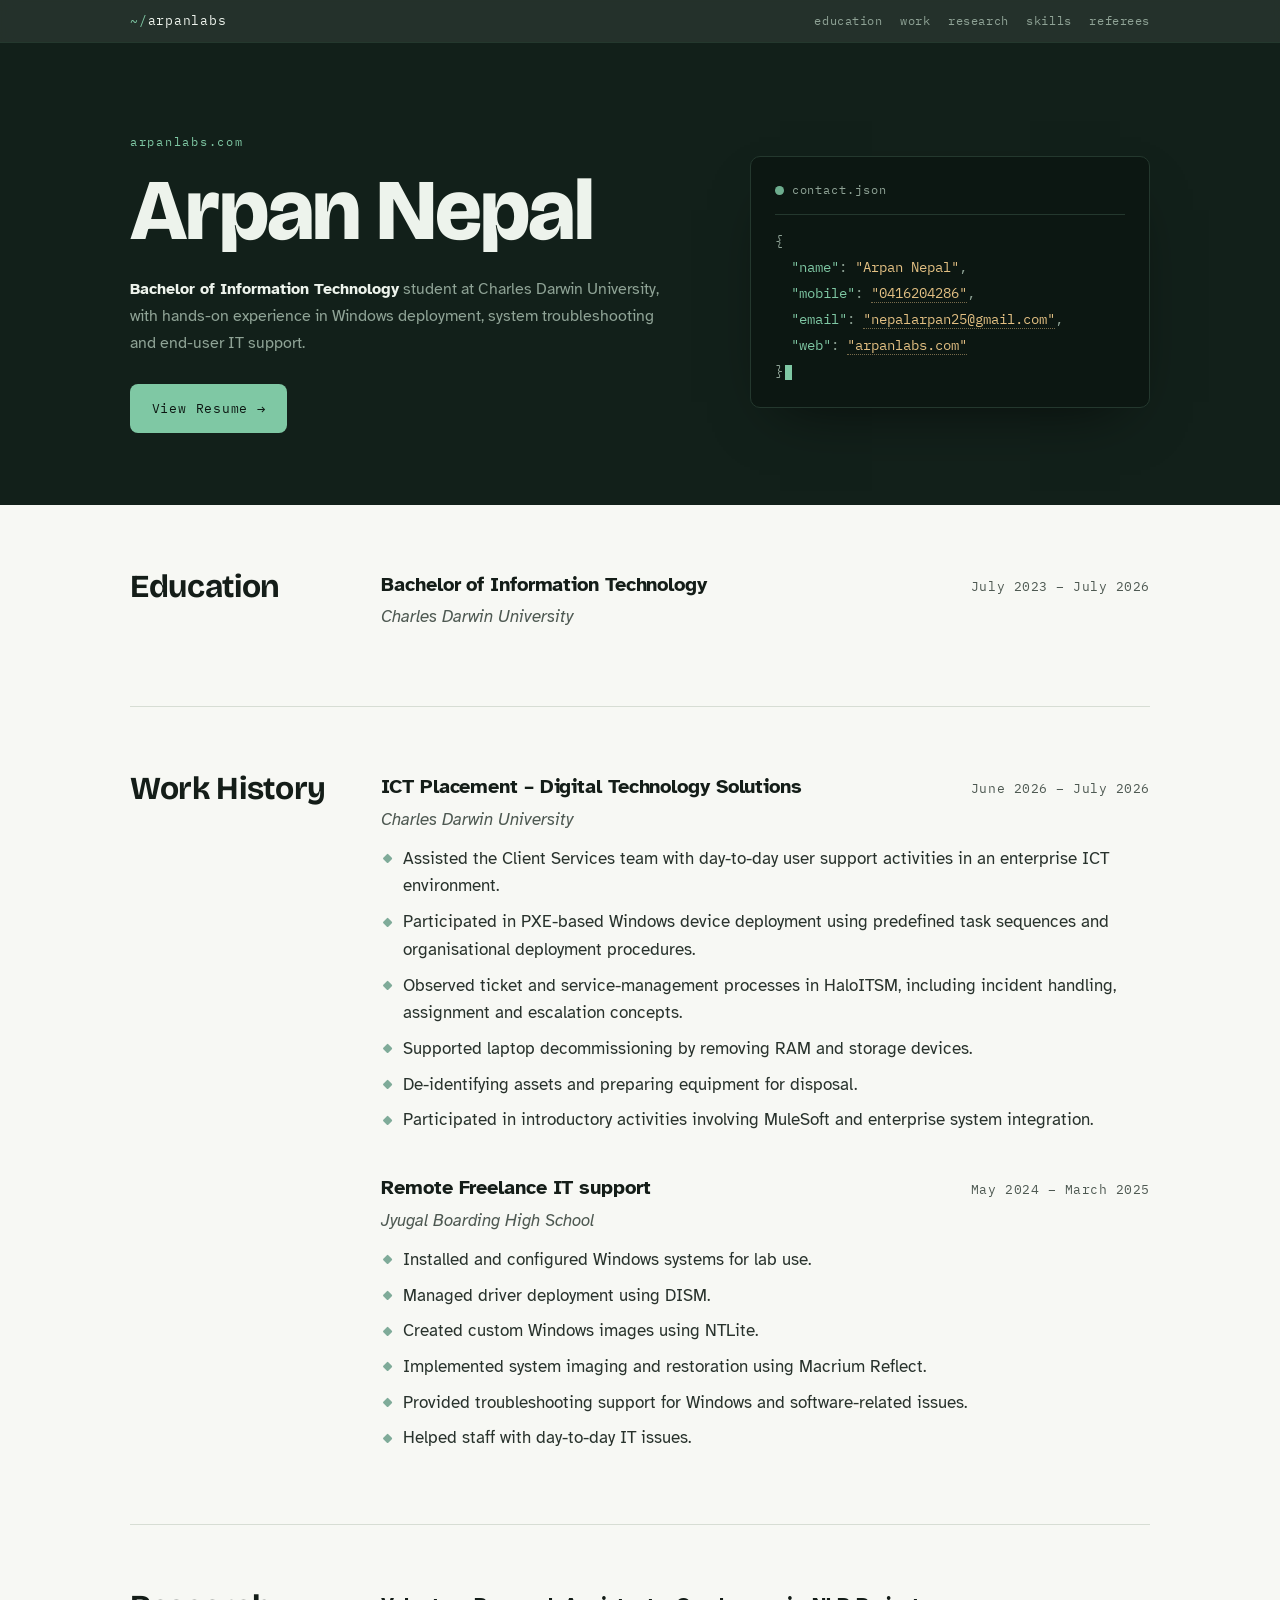
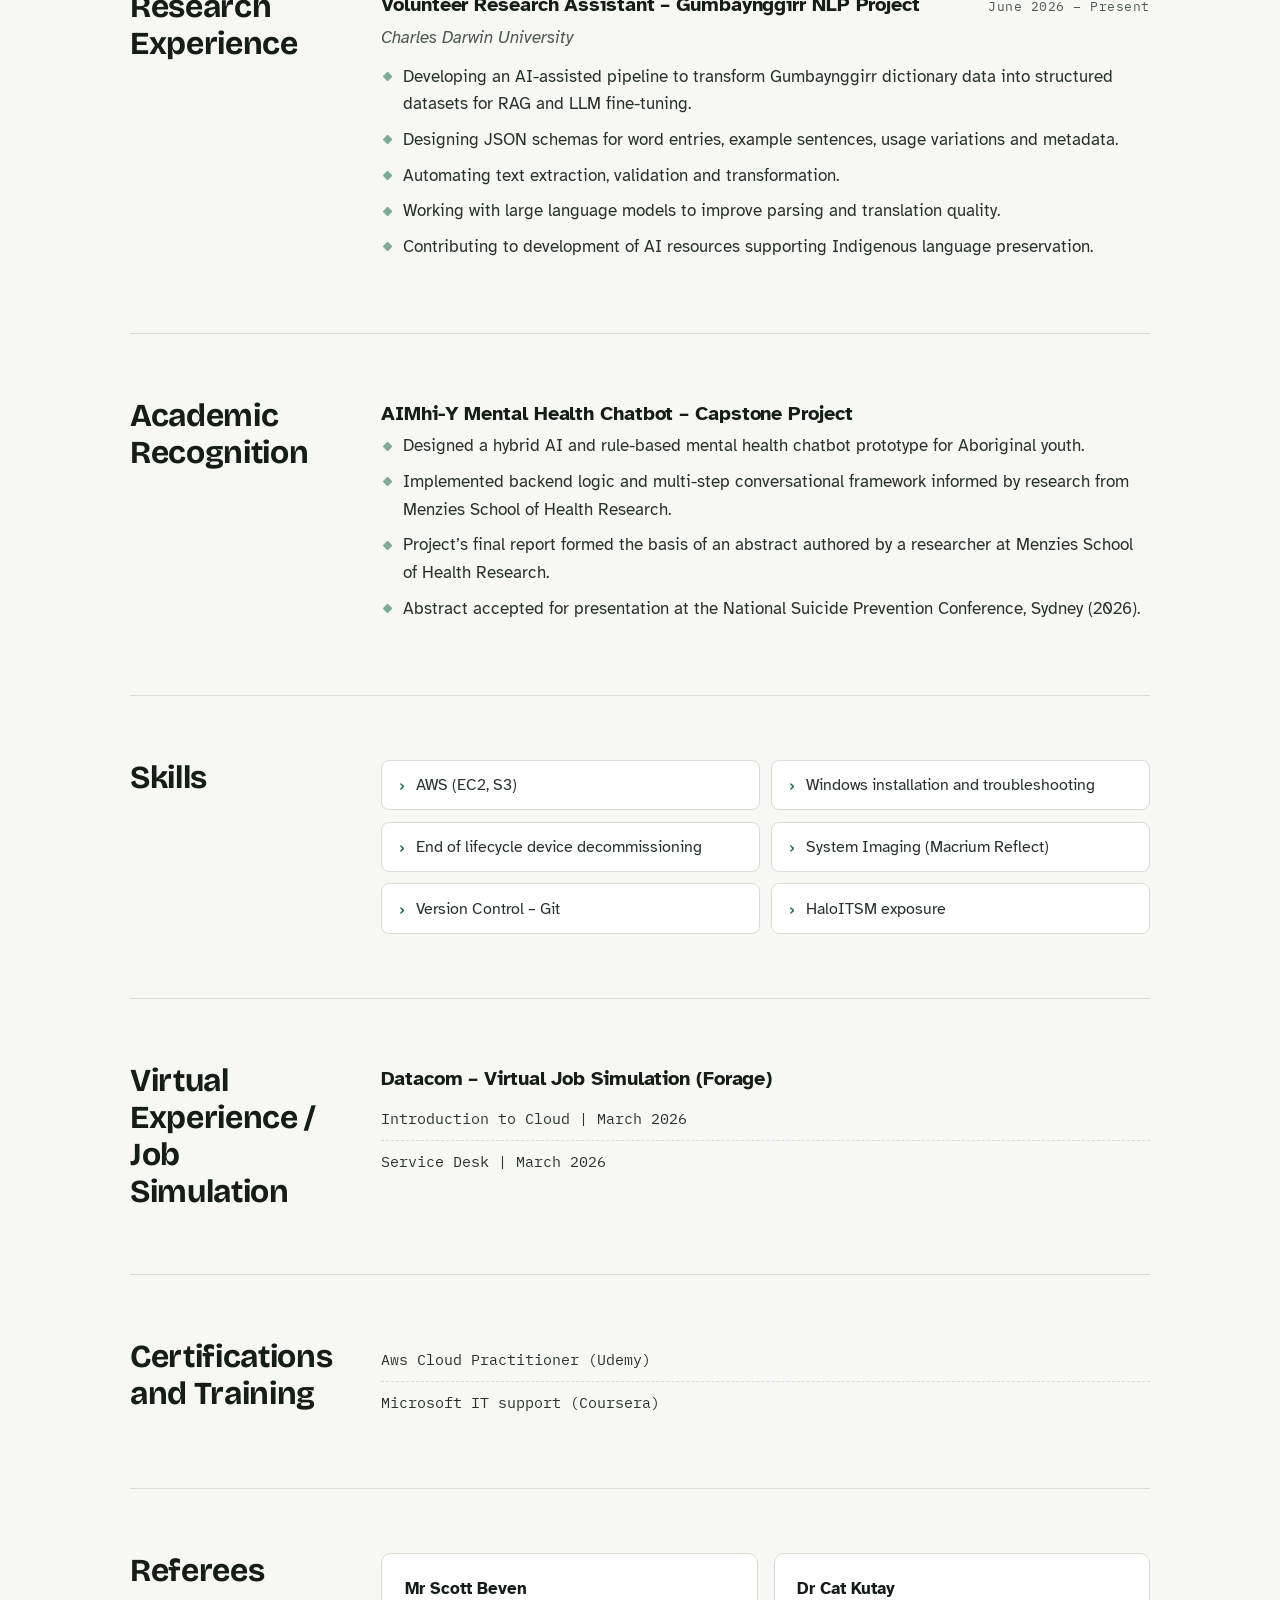
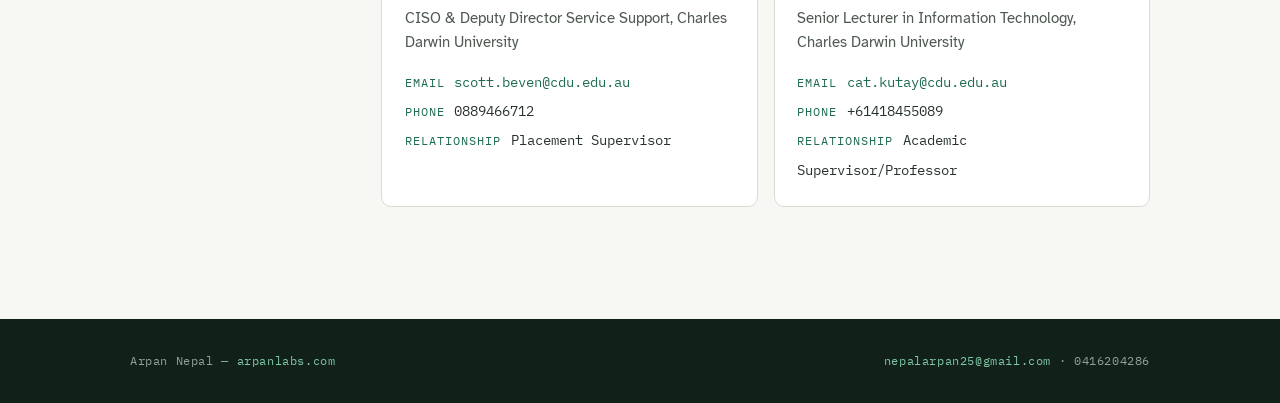
==== commit a09455fe: "updated site and resume" ====
--- a/index.html
+++ b/index.html
@@ -3,1411 +3,476 @@
 <head>
 <meta charset="UTF-8">
 <meta name="viewport" content="width=device-width, initial-scale=1.0">
-<title>Arpan Nepal — IT Professional</title>
+<title>Arpan Nepal — arpanlabs.com</title>
+<meta name="description" content="Arpan Nepal — Bachelor of Information Technology, Charles Darwin University. IT support, systems, and AI-assisted language research.">
 <link rel="preconnect" href="https://fonts.googleapis.com">
 <link rel="preconnect" href="https://fonts.gstatic.com" crossorigin>
-<link href="https://fonts.googleapis.com/css2?family=Playfair+Display:ital,wght@0,400;0,700;0,900;1,400;1,700&family=DM+Sans:ital,opsz,wght@0,9..40,300;0,9..40,400;0,9..40,500;0,9..40,600;0,9..40,700;1,9..40,400&family=JetBrains+Mono:wght@400;500&display=swap" rel="stylesheet">
+<link href="https://fonts.googleapis.com/css2?family=Bricolage+Grotesque:opsz,wght@12..96,400;12..96,600;12..96,800&family=Atkinson+Hyperlegible:ital,wght@0,400;0,700;1,400&family=IBM+Plex+Mono:wght@400;500&display=swap" rel="stylesheet">
 <style>
-/* ─── Design System ─── */
-:root {
-  --bg: #0a0e14;
-  --bg-elevated: #111720;
-  --bg-card: #141b26;
-  --surface: #1a2230;
-  --border: #253040;
-  --border-subtle: #1a2535;
-  --text: #e2e8f0;
-  --text-dim: #94a3b8;
-  --text-faint: #475569;
-  --accent: #c9a96e;
-  --accent-glow: rgba(201,169,110,0.15);
-  --accent-2: #7c9a8a;
-  --accent-2-glow: rgba(124,154,138,0.12);
-  --danger: #c75b5b;
-  --font-display: 'Playfair Display', Georgia, serif;
-  --font-body: 'DM Sans', -apple-system, sans-serif;
-  --font-mono: 'JetBrains Mono', monospace;
-}
-
-* { margin: 0; padding: 0; box-sizing: border-box; }
-
-html {
-  scroll-behavior: smooth;
-  scroll-padding-top: 80px;
-}
-
-body {
-  background: var(--bg);
-  color: var(--text);
-  font-family: var(--font-body);
-  font-size: 15px;
-  line-height: 1.7;
-  overflow-x: hidden;
-  -webkit-font-smoothing: antialiased;
-}
-
-/* ─── Noise Texture Overlay ─── */
-body::before {
-  content: '';
-  position: fixed;
-  inset: 0;
-  background-image: url("data:image/svg+xml,%3Csvg viewBox='0 0 256 256' xmlns='http://www.w3.org/2000/svg'%3E%3Cfilter id='noise'%3E%3CfeTurbulence type='fractalNoise' baseFrequency='0.9' numOctaves='4' stitchTiles='stitch'/%3E%3C/filter%3E%3Crect width='100%25' height='100%25' filter='url(%23noise)' opacity='0.03'/%3E%3C/svg%3E");
-  pointer-events: none;
-  z-index: 9999;
-  opacity: 0.4;
-}
-
-/* ─── Selection ─── */
-::selection {
-  background: var(--accent);
-  color: var(--bg);
-}
-
-/* ─── Scrollbar ─── */
-::-webkit-scrollbar { width: 6px; }
-::-webkit-scrollbar-track { background: var(--bg); }
-::-webkit-scrollbar-thumb { background: var(--border); border-radius: 3px; }
-::-webkit-scrollbar-thumb:hover { background: var(--accent); }
-
-/* ─── Navigation ─── */
-.nav {
-  position: fixed;
-  top: 0; left: 0; right: 0;
-  z-index: 1000;
-  padding: 20px 40px;
-  display: flex;
-  justify-content: space-between;
-  align-items: center;
-  transition: all 0.4s ease;
-}
-
-.nav.scrolled {
-  background: rgba(10,14,20,0.85);
-  backdrop-filter: blur(20px);
-  border-bottom: 1px solid var(--border-subtle);
-  padding: 14px 40px;
-}
-
-.nav-logo {
-  font-family: var(--font-display);
-  font-size: 1.3rem;
-  font-weight: 700;
-  color: var(--text);
-  text-decoration: none;
-  letter-spacing: -0.5px;
-}
-
-.nav-logo span { color: var(--accent); }
-
-.nav-links {
-  display: flex;
-  gap: 32px;
-  list-style: none;
-}
-
-.nav-links a {
-  color: var(--text-dim);
-  text-decoration: none;
-  font-size: 0.82rem;
-  font-weight: 500;
-  letter-spacing: 0.08em;
-  text-transform: uppercase;
-  transition: color 0.3s ease;
-  position: relative;
-}
-
-.nav-links a::after {
-  content: '';
-  position: absolute;
-  bottom: -6px;
-  left: 0;
-  width: 0;
-  height: 1px;
-  background: var(--accent);
-  transition: width 0.3s ease;
-}
-
-.nav-links a:hover {
-  color: var(--text);
-}
-
-.nav-links a:hover::after {
-  width: 100%;
-}
-
-/* ─── Hero Section ─── */
-.hero {
-  min-height: 100vh;
-  display: flex;
-  flex-direction: column;
-  justify-content: center;
-  align-items: center;
-  text-align: center;
-  position: relative;
-  padding: 120px 20px 60px;
-  overflow: hidden;
-}
-
-/* Ambient background glow */
-.hero::before {
-  content: '';
-  position: absolute;
-  width: 600px;
-  height: 600px;
-  background: radial-gradient(circle, var(--accent-glow) 0%, transparent 70%);
-  top: 10%;
-  left: 50%;
-  transform: translateX(-50%);
-  pointer-events: none;
-  animation: pulseGlow 8s ease-in-out infinite;
-}
-
-.hero::after {
-  content: '';
-  position: absolute;
-  width: 400px;
-  height: 400px;
-  background: radial-gradient(circle, var(--accent-2-glow) 0%, transparent 70%);
-  bottom: 20%;
-  right: 15%;
-  pointer-events: none;
-  animation: pulseGlow 10s ease-in-out infinite reverse;
-}
-
-@keyframes pulseGlow {
-  0%, 100% { opacity: 0.6; transform: translateX(-50%) scale(1); }
-  50% { opacity: 1; transform: translateX(-50%) scale(1.1); }
-}
-
-.hero-content {
-  position: relative;
-  z-index: 2;
-  max-width: 800px;
-}
-
-.hero-label {
-  font-family: var(--font-mono);
-  font-size: 0.75rem;
-  letter-spacing: 0.2em;
-  text-transform: uppercase;
-  color: var(--accent);
-  margin-bottom: 24px;
-  display: inline-block;
-  padding: 8px 16px;
-  border: 1px solid var(--accent);
-  border-radius: 2px;
-  opacity: 0;
-  animation: fadeUp 0.8s ease forwards 0.3s;
-}
-
-.hero-name {
-  font-family: var(--font-display);
-  font-size: clamp(3rem, 8vw, 6rem);
-  font-weight: 900;
-  line-height: 1.05;
-  letter-spacing: -2px;
-  margin-bottom: 20px;
-  opacity: 0;
-  animation: fadeUp 1s ease forwards 0.6s;
-}
-
-.hero-name .accent-line {
-  display: block;
-  color: var(--accent);
-  font-style: italic;
-  font-weight: 400;
-}
-
-.hero-tagline {
-  font-size: 1.15rem;
-  color: var(--text-dim);
-  max-width: 500px;
-  margin: 0 auto 40px;
-  opacity: 0;
-  animation: fadeUp 0.8s ease forwards 0.9s;
-}
-
-.hero-contact {
-  display: flex;
-  gap: 24px;
-  justify-content: center;
-  flex-wrap: wrap;
-  opacity: 0;
-  animation: fadeUp 0.8s ease forwards 1.2s;
-}
-
-.hero-contact a {
-  color: var(--text-dim);
-  text-decoration: none;
-  font-size: 0.85rem;
-  font-family: var(--font-mono);
-  transition: color 0.3s ease;
-  display: flex;
-  align-items: center;
-  gap: 8px;
-}
-
-.hero-contact a:hover {
-  color: var(--accent);
-}
-
-.hero-contact .divider {
-  color: var(--text-faint);
-}
-
-/* Scroll indicator */
-.scroll-indicator {
-  position: absolute;
-  bottom: 40px;
-  left: 50%;
-  transform: translateX(-50%);
-  display: flex;
-  flex-direction: column;
-  align-items: center;
-  gap: 8px;
-  opacity: 0;
-  animation: fadeUp 0.8s ease forwards 1.8s;
-}
-
-.scroll-indicator span {
-  font-size: 0.65rem;
-  letter-spacing: 0.15em;
-  text-transform: uppercase;
-  color: var(--text-faint);
-}
-
-.scroll-line {
-  width: 1px;
-  height: 40px;
-  background: linear-gradient(to bottom, var(--accent), transparent);
-  animation: scrollPulse 2s ease-in-out infinite;
-}
-
-@keyframes scrollPulse {
-  0%, 100% { opacity: 0.3; transform: scaleY(0.5); }
-  50% { opacity: 1; transform: scaleY(1); }
-}
-
-@keyframes fadeUp {
-  from { opacity: 0; transform: translateY(30px); }
-  to { opacity: 1; transform: translateY(0); }
-}
-
-/* ─── Section Base ─── */
-.section {
-  padding: 100px 40px;
-  max-width: 1100px;
-  margin: 0 auto;
-  position: relative;
-}
-
-.section-header {
-  margin-bottom: 60px;
-  position: relative;
-}
-
-.section-number {
-  font-family: var(--font-mono);
-  font-size: 0.75rem;
-  color: var(--accent);
-  letter-spacing: 0.15em;
-  margin-bottom: 12px;
-}
-
-.section-title {
-  font-family: var(--font-display);
-  font-size: clamp(2rem, 4vw, 3rem);
-  font-weight: 700;
-  letter-spacing: -1px;
-  line-height: 1.2;
-}
-
-.section-title em {
-  color: var(--accent);
-  font-style: italic;
-}
-
-.section-line {
-  width: 60px;
-  height: 2px;
-  background: var(--accent);
-  margin-top: 20px;
-}
-
-/* ─── About Section ─── */
-.about-grid {
-  display: grid;
-  grid-template-columns: 1fr 1fr;
-  gap: 60px;
-  align-items: start;
-}
-
-.about-text {
-  color: var(--text-dim);
-  font-size: 1rem;
-  line-height: 1.9;
-}
-
-.about-text p {
-  margin-bottom: 20px;
-}
-
-.about-text strong {
-  color: var(--text);
-  font-weight: 600;
-}
-
-.about-highlights {
-  display: flex;
-  flex-direction: column;
-  gap: 20px;
-}
-
-.highlight-card {
-  background: var(--bg-card);
-  border: 1px solid var(--border);
-  padding: 28px;
-  border-radius: 4px;
-  transition: all 0.4s ease;
-  position: relative;
-  overflow: hidden;
-}
-
-.highlight-card::before {
-  content: '';
-  position: absolute;
-  top: 0; left: 0;
-  width: 3px;
-  height: 100%;
-  background: var(--accent);
-  transform: scaleY(0);
-  transition: transform 0.4s ease;
-}
-
-.highlight-card:hover {
-  border-color: var(--accent);
-  transform: translateX(4px);
-}
-
-.highlight-card:hover::before {
-  transform: scaleY(1);
-}
-
-.highlight-card h4 {
-  font-family: var(--font-display);
-  font-size: 1.1rem;
-  margin-bottom: 8px;
-  color: var(--text);
-}
-
-.highlight-card p {
-  font-size: 0.9rem;
-  color: var(--text-dim);
-  line-height: 1.6;
-}
-
-/* ─── Experience Section ─── */
-.experience-list {
-  display: flex;
-  flex-direction: column;
-  gap: 0;
-}
-
-.exp-item {
-  display: grid;
-  grid-template-columns: 200px 1fr;
-  gap: 40px;
-  padding: 40px 0;
-  border-bottom: 1px solid var(--border-subtle);
-  position: relative;
-  transition: all 0.3s ease;
-}
-
-.exp-item:first-child {
-  padding-top: 0;
-}
-
-.exp-item:last-child {
-  border-bottom: none;
-}
-
-.exp-item:hover {
-  padding-left: 20px;
-}
-
-.exp-item:hover .exp-title {
-  color: var(--accent);
-}
-
-.exp-date {
-  font-family: var(--font-mono);
-  font-size: 0.8rem;
-  color: var(--text-faint);
-  padding-top: 4px;
-}
-
-.exp-content h3 {
-  font-family: var(--font-display);
-  font-size: 1.4rem;
-  font-weight: 700;
-  margin-bottom: 4px;
-  transition: color 0.3s ease;
-}
-
-.exp-content .exp-org {
-  font-size: 0.95rem;
-  color: var(--accent-2);
-  margin-bottom: 16px;
-  font-weight: 500;
-}
-
-.exp-content ul {
-  list-style: none;
-  padding: 0;
-}
-
-.exp-content li {
-  position: relative;
-  padding-left: 20px;
-  margin-bottom: 10px;
-  color: var(--text-dim);
-  font-size: 0.95rem;
-  line-height: 1.7;
-}
-
-.exp-content li::before {
-  content: '▸';
-  position: absolute;
-  left: 0;
-  color: var(--accent);
-  font-size: 0.8rem;
-}
-
-/* ─── Capstone Section (Featured) ─── */
-.capstone-section {
-  background: var(--bg-elevated);
-  border-top: 1px solid var(--border);
-  border-bottom: 1px solid var(--border);
-  position: relative;
-  overflow: hidden;
-}
-
-.capstone-section::before {
-  content: '';
-  position: absolute;
-  top: -100px;
-  right: -100px;
-  width: 400px;
-  height: 400px;
-  background: radial-gradient(circle, var(--accent-glow) 0%, transparent 70%);
-  pointer-events: none;
-}
-
-.capstone-grid {
-  display: grid;
-  grid-template-columns: 1fr 1fr;
-  gap: 60px;
-  align-items: center;
-}
-
-.capstone-badge {
-  display: inline-flex;
-  align-items: center;
-  gap: 8px;
-  background: rgba(201,169,110,0.1);
-  border: 1px solid var(--accent);
-  color: var(--accent);
-  padding: 8px 16px;
-  border-radius: 2px;
-  font-family: var(--font-mono);
-  font-size: 0.7rem;
-  letter-spacing: 0.15em;
-  text-transform: uppercase;
-  margin-bottom: 24px;
-}
-
-.capstone-badge .dot {
-  width: 6px;
-  height: 6px;
-  background: var(--accent);
-  border-radius: 50%;
-  animation: blink 2s ease-in-out infinite;
-}
-
-@keyframes blink {
-  0%, 100% { opacity: 1; }
-  50% { opacity: 0.3; }
-}
-
-.capstone-title {
-  font-family: var(--font-display);
-  font-size: clamp(1.8rem, 3vw, 2.5rem);
-  font-weight: 700;
-  line-height: 1.2;
-  margin-bottom: 20px;
-}
-
-.capstone-title em {
-  color: var(--accent);
-  font-style: italic;
-}
-
-.capstone-desc {
-  color: var(--text-dim);
-  line-height: 1.9;
-  margin-bottom: 28px;
-}
-
-.capstone-achievements {
-  display: flex;
-  flex-direction: column;
-  gap: 14px;
-}
-
-.achievement {
-  display: flex;
-  align-items: flex-start;
-  gap: 14px;
-  padding: 16px 20px;
-  background: var(--bg-card);
-  border: 1px solid var(--border);
-  border-radius: 4px;
-  transition: all 0.3s ease;
-}
-
-.achievement:hover {
-  border-color: var(--accent);
-  transform: translateX(4px);
-}
-
-.achievement-icon {
-  width: 36px;
-  height: 36px;
-  min-width: 36px;
-  background: var(--accent-glow);
-  border: 1px solid var(--accent);
-  border-radius: 4px;
-  display: flex;
-  align-items: center;
-  justify-content: center;
-  color: var(--accent);
-  font-size: 1rem;
-}
-
-.achievement-text {
-  font-size: 0.9rem;
-  color: var(--text-dim);
-  line-height: 1.6;
-}
-
-.achievement-text strong {
-  color: var(--text);
-  font-weight: 600;
-}
-
-.capstone-visual {
-  position: relative;
-  display: flex;
-  justify-content: center;
-  align-items: center;
-}
-
-.chatbot-mockup {
-  width: 100%;
-  max-width: 380px;
-  background: var(--bg-card);
-  border: 1px solid var(--border);
-  border-radius: 12px;
-  overflow: hidden;
-  box-shadow: 0 20px 60px rgba(0,0,0,0.4);
-}
-
-.chatbot-header {
-  background: var(--surface);
-  padding: 16px 20px;
-  border-bottom: 1px solid var(--border);
-  display: flex;
-  align-items: center;
-  gap: 12px;
-}
-
-.chatbot-avatar {
-  width: 36px;
-  height: 36px;
-  border-radius: 50%;
-  background: linear-gradient(135deg, var(--accent), var(--accent-2));
-  display: flex;
-  align-items: center;
-  justify-content: center;
-  font-size: 1.1rem;
-}
-
-.chatbot-info h4 {
-  font-size: 0.9rem;
-  font-weight: 600;
-  color: var(--text);
-}
-
-.chatbot-info span {
-  font-size: 0.75rem;
-  color: var(--accent-2);
-}
-
-.chatbot-body {
-  padding: 20px;
-  display: flex;
-  flex-direction: column;
-  gap: 14px;
-}
-
-.msg {
-  padding: 12px 16px;
-  border-radius: 12px;
-  font-size: 0.85rem;
-  line-height: 1.5;
-  max-width: 85%;
-  animation: msgIn 0.5s ease forwards;
-  opacity: 0;
-}
-
-.msg-bot {
-  background: var(--surface);
-  color: var(--text-dim);
-  align-self: flex-start;
-  border-bottom-left-radius: 4px;
-  animation-delay: 0.5s;
-}
-
-.msg-user {
-  background: var(--accent-glow);
-  border: 1px solid var(--accent);
-  color: var(--text);
-  align-self: flex-end;
-  border-bottom-right-radius: 4px;
-  animation-delay: 1.2s;
-}
-
-.msg-bot-2 {
-  background: var(--surface);
-  color: var(--text-dim);
-  align-self: flex-start;
-  border-bottom-left-radius: 4px;
-  animation-delay: 2s;
-}
-
-@keyframes msgIn {
-  from { opacity: 0; transform: translateY(10px); }
-  to { opacity: 1; transform: translateY(0); }
-}
-
-.typing {
-  display: flex;
-  gap: 4px;
-  padding: 12px 16px;
-  background: var(--surface);
-  border-radius: 12px;
-  border-bottom-left-radius: 4px;
-  align-self: flex-start;
-  width: fit-content;
-  animation: msgIn 0.5s ease forwards;
-  animation-delay: 2.8s;
-  opacity: 0;
-}
-
-.typing-dot {
-  width: 6px;
-  height: 6px;
-  background: var(--text-faint);
-  border-radius: 50%;
-  animation: typingBounce 1.4s ease-in-out infinite;
-}
-
-.typing-dot:nth-child(2) { animation-delay: 0.2s; }
-.typing-dot:nth-child(3) { animation-delay: 0.4s; }
-
-@keyframes typingBounce {
-  0%, 60%, 100% { transform: translateY(0); }
-  30% { transform: translateY(-4px); }
-}
-
-/* ─── Skills Section ─── */
-.skills-grid {
-  display: grid;
-  grid-template-columns: repeat(4, 1fr);
-  gap: 20px;
-}
-
-.skill-card {
-  background: var(--bg-card);
-  border: 1px solid var(--border);
-  padding: 32px 24px;
-  border-radius: 4px;
-  text-align: center;
-  transition: all 0.4s ease;
-  position: relative;
-  overflow: hidden;
-}
-
-.skill-card::after {
-  content: '';
-  position: absolute;
-  bottom: 0;
-  left: 0;
-  right: 0;
-  height: 0;
-  background: var(--accent);
-  transition: height 0.4s ease;
-}
-
-.skill-card:hover {
-  border-color: var(--accent);
-  transform: translateY(-4px);
-}
-
-.skill-card:hover::after {
-  height: 3px;
-}
-
-.skill-icon {
-  font-size: 2rem;
-  margin-bottom: 16px;
-  display: block;
-}
-
-.skill-name {
-  font-weight: 600;
-  font-size: 0.95rem;
-  color: var(--text);
-  margin-bottom: 6px;
-}
-
-.skill-detail {
-  font-size: 0.8rem;
-  color: var(--text-faint);
-  font-family: var(--font-mono);
-}
-
-/* ─── Certifications ─── */
-.certs-grid {
-  display: grid;
-  grid-template-columns: repeat(2, 1fr);
-  gap: 24px;
-}
-
-.cert-card {
-  display: flex;
-  align-items: flex-start;
-  gap: 20px;
-  background: var(--bg-card);
-  border: 1px solid var(--border);
-  padding: 28px;
-  border-radius: 4px;
-  transition: all 0.4s ease;
-}
-
-.cert-card:hover {
-  border-color: var(--accent-2);
-  transform: translateX(4px);
-}
-
-.cert-icon {
-  width: 48px;
-  height: 48px;
-  min-width: 48px;
-  background: var(--accent-2-glow);
-  border: 1px solid var(--accent-2);
-  border-radius: 8px;
-  display: flex;
-  align-items: center;
-  justify-content: center;
-  font-size: 1.3rem;
-}
-
-.cert-info h4 {
-  font-size: 1.05rem;
-  font-weight: 600;
-  margin-bottom: 4px;
-  color: var(--text);
-}
-
-.cert-info p {
-  font-size: 0.85rem;
-  color: var(--text-dim);
-  margin-bottom: 8px;
-}
-
-.cert-tag {
-  display: inline-block;
-  font-family: var(--font-mono);
-  font-size: 0.7rem;
-  color: var(--accent-2);
-  background: var(--accent-2-glow);
-  padding: 4px 10px;
-  border-radius: 2px;
-  letter-spacing: 0.05em;
-}
-
-/* ─── Education ─── */
-.edu-card {
-  background: var(--bg-card);
-  border: 1px solid var(--border);
-  padding: 40px;
-  border-radius: 4px;
-  display: flex;
-  justify-content: space-between;
-  align-items: flex-start;
-  transition: all 0.4s ease;
-}
-
-.edu-card:hover {
-  border-color: var(--accent);
-}
-
-.edu-main h3 {
-  font-family: var(--font-display);
-  font-size: 1.5rem;
-  font-weight: 700;
-  margin-bottom: 8px;
-}
-
-.edu-main .edu-institution {
-  font-size: 1rem;
-  color: var(--text-dim);
-  margin-bottom: 4px;
-}
-
-.edu-main .edu-status {
-  font-family: var(--font-mono);
-  font-size: 0.8rem;
-  color: var(--accent);
-  background: var(--accent-glow);
-  padding: 4px 12px;
-  border-radius: 2px;
-  display: inline-block;
-  margin-top: 8px;
-}
-
-.edu-date {
-  font-family: var(--font-mono);
-  font-size: 0.85rem;
-  color: var(--text-faint);
-  text-align: right;
-}
-
-/* ─── Referees ─── */
-.referees-grid {
-  display: grid;
-  grid-template-columns: repeat(2, 1fr);
-  gap: 24px;
-}
-
-.ref-card {
-  background: var(--bg-card);
-  border: 1px solid var(--border);
-  padding: 32px;
-  border-radius: 4px;
-  transition: all 0.4s ease;
-  position: relative;
-}
-
-.ref-card::before {
-  content: '"';
-  position: absolute;
-  top: 16px;
-  right: 24px;
-  font-family: var(--font-display);
-  font-size: 4rem;
-  color: var(--border);
-  line-height: 1;
-  opacity: 0.5;
-}
-
-.ref-card:hover {
-  border-color: var(--accent);
-}
-
-.ref-card h4 {
-  font-family: var(--font-display);
-  font-size: 1.2rem;
-  font-weight: 700;
-  margin-bottom: 4px;
-}
-
-.ref-card .ref-role {
-  font-size: 0.9rem;
-  color: var(--accent-2);
-  margin-bottom: 16px;
-  font-weight: 500;
-}
-
-.ref-card .ref-rel {
-  font-size: 0.85rem;
-  color: var(--text-faint);
-  margin-bottom: 16px;
-  font-style: italic;
-}
-
-.ref-contact {
-  display: flex;
-  flex-direction: column;
-  gap: 6px;
-}
-
-.ref-contact a {
-  color: var(--text-dim);
-  text-decoration: none;
-  font-size: 0.85rem;
-  font-family: var(--font-mono);
-  transition: color 0.3s ease;
-}
-
-.ref-contact a:hover {
-  color: var(--accent);
-}
-
-/* ─── Footer ─── */
-.footer {
-  border-top: 1px solid var(--border);
-  padding: 60px 40px;
-  text-align: center;
-  background: var(--bg-elevated);
-}
-
-.footer-name {
-  font-family: var(--font-display);
-  font-size: 1.5rem;
-  font-weight: 700;
-  margin-bottom: 12px;
-}
-
-.footer-name span { color: var(--accent); }
-
-.footer-tagline {
-  color: var(--text-faint);
-  font-size: 0.9rem;
-  margin-bottom: 24px;
-}
-
-.footer-links {
-  display: flex;
-  justify-content: center;
-  gap: 24px;
-  margin-bottom: 30px;
-}
-
-.footer-links a {
-  color: var(--text-dim);
-  text-decoration: none;
-  font-size: 0.85rem;
-  transition: color 0.3s ease;
-}
-
-.footer-links a:hover {
-  color: var(--accent);
-}
-
-.footer-copy {
-  font-family: var(--font-mono);
-  font-size: 0.75rem;
-  color: var(--text-faint);
-}
-
-/* ─── Scroll Reveal ─── */
-.reveal {
-  opacity: 0;
-  transform: translateY(40px);
-  transition: all 0.8s cubic-bezier(0.16, 1, 0.3, 1);
-}
-
-.reveal.visible {
-  opacity: 1;
-  transform: translateY(0);
-}
-
-/* ─── Responsive ─── */
-@media (max-width: 900px) {
-  .about-grid,
-  .capstone-grid,
-  .certs-grid,
-  .referees-grid {
-    grid-template-columns: 1fr;
-  }
-  .skills-grid {
-    grid-template-columns: repeat(2, 1fr);
-  }
-  .exp-item {
-    grid-template-columns: 1fr;
-    gap: 12px;
-  }
-  .nav-links {
-    display: none;
-  }
-  .section {
-    padding: 60px 24px;
-  }
-  .edu-card {
-    flex-direction: column;
-    gap: 16px;
-  }
-  .edu-date {
-    text-align: left;
-  }
-}
-
-@media (max-width: 500px) {
-  .skills-grid {
-    grid-template-columns: 1fr;
-  }
-  .hero-name {
-    font-size: 2.5rem;
-  }
-}
+  :root{
+    --paper:#F7F8F4;
+    --paper-2:#EDF0EA;
+    --ink:#141D18;
+    --ink-soft:#28322C;
+    --mute:#4E5952;
+    --line:#D7DDD4;
+    --green:#1E6B4F;
+    --green-deep:#144C38;
+    --hero:#12201A;
+    --hero-line:#24382E;
+    --hero-text:#EDF3EC;
+    --hero-mute:#8FA396;
+    --key:#7FC8A4;
+    --str:#E3C083;
+    --display:"Bricolage Grotesque", "Arial Black", sans-serif;
+    --body:"Atkinson Hyperlegible", -apple-system, "Segoe UI", Roboto, Arial, sans-serif;
+    --mono:"IBM Plex Mono", "Consolas", monospace;
+  }
+  *{margin:0;padding:0;box-sizing:border-box}
+  html{scroll-behavior:smooth}
+  body{
+    background:var(--paper);
+    color:var(--ink);
+    font-family:var(--body);
+    font-size:1.05rem;
+    line-height:1.65;
+    -webkit-font-smoothing:antialiased;
+  }
+  a{color:var(--green);text-decoration:none;border-bottom:1px solid transparent;transition:border-color .15s ease,color .15s ease}
+  a:hover{border-bottom-color:var(--green)}
+  a:focus-visible, button:focus-visible{outline:2px solid var(--green);outline-offset:3px;border-radius:2px}
+
+  /* ---------- top nav ---------- */
+  .nav{
+    position:sticky;top:0;z-index:20;
+    background:rgba(18,32,26,.92);
+    backdrop-filter:blur(8px);
+    border-bottom:1px solid var(--hero-line);
+  }
+  .nav-inner{
+    max-width:1060px;margin:0 auto;padding:.65rem 1.25rem;
+    display:flex;align-items:center;justify-content:space-between;gap:1rem;
+  }
+  .nav-name{font-family:var(--mono);font-size:.8rem;letter-spacing:.06em;color:var(--hero-text)}
+  .nav-name span{color:var(--key)}
+  .nav-links{display:flex;gap:1.1rem;flex-wrap:wrap}
+  .nav-links a{
+    font-family:var(--mono);font-size:.72rem;letter-spacing:.05em;
+    color:var(--hero-mute);border-bottom:none;
+  }
+  .nav-links a:hover{color:var(--hero-text)}
+
+  /* ---------- hero ---------- */
+  .hero{background:var(--hero);color:var(--hero-text);overflow:hidden}
+  .hero-inner{
+    max-width:1060px;margin:0 auto;
+    padding:clamp(3.2rem,8vw,5.5rem) 1.25rem clamp(3rem,7vw,4.5rem);
+    display:grid;grid-template-columns:1.25fr .9fr;gap:clamp(2rem,5vw,4rem);
+    align-items:center;
+  }
+  .hero-eyebrow{
+    font-family:var(--mono);font-size:.78rem;letter-spacing:.14em;
+    color:var(--key);text-transform:lowercase;margin-bottom:1.1rem;
+  }
+  .hero h1{
+    font-family:var(--display);
+    font-weight:800;
+    font-size:clamp(3rem,8.5vw,5.4rem);
+    line-height:.98;
+    letter-spacing:-.02em;
+    margin-bottom:1.4rem;
+  }
+  .hero-sub{
+    color:var(--hero-mute);
+    max-width:34rem;
+    font-size:1.02rem;
+  }
+  .hero-sub strong{color:var(--hero-text);font-weight:700}
+  .hero-actions{margin-top:1.7rem}
+  .btn{
+    display:inline-flex;align-items:center;gap:.55rem;
+    font-family:var(--mono);font-size:.82rem;letter-spacing:.06em;
+    color:#0C1712;background:var(--key);
+    padding:.78rem 1.35rem;border-radius:8px;border-bottom:none;
+    transition:background .15s ease,transform .15s ease;
+  }
+  .btn::after{content:"\2192";font-size:.9rem}
+  .btn:hover{background:#9CD9B9;border-bottom:none;transform:translateY(-1px)}
+  .btn:active{transform:none}
+
+  .record{
+    background:#0C1712;
+    border:1px solid var(--hero-line);
+    border-radius:10px;
+    padding:1.4rem 1.5rem;
+    font-family:var(--mono);
+    font-size:.85rem;
+    line-height:1.9;
+    box-shadow:0 24px 60px -30px rgba(0,0,0,.7);
+  }
+  .record .rc-head{
+    display:flex;align-items:center;gap:.5rem;
+    margin-bottom:.9rem;padding-bottom:.8rem;
+    border-bottom:1px solid var(--hero-line);
+    color:var(--hero-mute);font-size:.72rem;letter-spacing:.08em;
+  }
+  .record .dot{width:.55rem;height:.55rem;border-radius:50%;background:var(--key);opacity:.85}
+  .record .k{color:var(--key)}
+  .record .s{color:var(--str)}
+  .record .p{color:var(--hero-mute)}
+  .record a{color:var(--str);border-bottom:1px dotted rgba(227,192,131,.5)}
+  .record a:hover{border-bottom-style:solid}
+  .cursor{display:inline-block;width:.55em;height:1.05em;background:var(--key);vertical-align:text-bottom;margin-left:.15em;animation:blink 1.1s steps(1) infinite}
+  @keyframes blink{50%{opacity:0}}
+
+  /* ---------- sections ---------- */
+  main{max-width:1060px;margin:0 auto;padding:0 1.25rem}
+  section{
+    display:grid;
+    grid-template-columns:200px 1fr;
+    gap:clamp(1.5rem,4vw,3.5rem);
+    padding:clamp(2.6rem,6vw,4rem) 0;
+    border-bottom:1px solid var(--line);
+  }
+  section:last-of-type{border-bottom:none}
+  .rail{position:relative}
+  .rail-sticky{position:sticky;top:4.2rem}
+  .rail h2{
+    font-family:var(--display);font-weight:700;
+    font-size:clamp(1.55rem,3vw,2rem);
+    line-height:1.15;letter-spacing:-.01em;
+    color:var(--ink);
+  }
+
+  .entry{margin-bottom:2.4rem}
+  .entry:last-child{margin-bottom:0}
+  .entry-top{
+    display:flex;justify-content:space-between;align-items:baseline;
+    gap:1rem;flex-wrap:wrap;margin-bottom:.15rem;
+  }
+  .entry h3{
+    font-family:var(--body);font-weight:700;
+    font-size:1.22rem;letter-spacing:-.005em;
+  }
+  .dates{
+    font-family:var(--mono);font-size:.82rem;letter-spacing:.04em;
+    color:var(--mute);white-space:nowrap;
+  }
+  .org{color:var(--mute);font-style:italic;margin-bottom:.7rem}
+  ul.points{list-style:none}
+  ul.points li{
+    position:relative;padding-left:1.35rem;margin-bottom:.5rem;
+    color:var(--ink-soft);
+  }
+  ul.points li::before{
+    content:"";position:absolute;left:.15rem;top:.62em;
+    width:.45rem;height:.45rem;border-radius:1px;
+    background:var(--green);opacity:.55;transform:rotate(45deg);
+  }
+
+  /* skills */
+  .skill-grid{
+    list-style:none;display:grid;grid-template-columns:repeat(2,1fr);gap:.7rem;
+  }
+  .skill-grid li{
+    background:#fff;border:1px solid var(--line);border-radius:8px;
+    padding:.7rem .9rem;font-size:1rem;color:var(--ink-soft);
+    display:flex;align-items:center;gap:.6rem;
+  }
+  .skill-grid li::before{
+    content:"›";font-family:var(--mono);color:var(--green);font-weight:500;
+  }
+
+  /* simple line lists (simulations, certifications) */
+  .lines{list-style:none}
+  .lines li{
+    font-family:var(--mono);font-size:.92rem;color:var(--ink-soft);
+    padding:.55rem 0;border-bottom:1px dashed var(--line);
+  }
+  .lines li:last-child{border-bottom:none}
+
+  /* referees */
+  .ref-grid{display:grid;grid-template-columns:1fr 1fr;gap:1rem}
+  .ref-card{
+    background:#fff;border:1px solid var(--line);border-radius:10px;
+    padding:1.3rem 1.4rem;
+  }
+  .ref-card h3{font-size:1.08rem;font-weight:700;margin-bottom:.15rem}
+  .ref-role{color:var(--mute);font-size:.92rem;margin-bottom:.85rem}
+  .ref-meta{font-family:var(--mono);font-size:.85rem;line-height:2.15;color:var(--ink-soft)}
+  .ref-meta .k{color:var(--green);margin-right:.6rem;font-size:.72rem;text-transform:uppercase;letter-spacing:.09em}
+
+  /* footer */
+  footer{
+    background:var(--hero);color:var(--hero-mute);
+    margin-top:clamp(2rem,5vw,3rem);
+  }
+  .foot-inner{
+    max-width:1060px;margin:0 auto;padding:2rem 1.25rem;
+    display:flex;justify-content:space-between;align-items:center;gap:1rem;flex-wrap:wrap;
+    font-family:var(--mono);font-size:.76rem;letter-spacing:.05em;
+  }
+  footer a{color:var(--key);border-bottom:none}
+  footer a:hover{color:var(--hero-text)}
+
+  /* motion */
+  .reveal{opacity:0;transform:translateY(14px);transition:opacity .55s ease,transform .55s ease}
+  .reveal.in{opacity:1;transform:none}
+  .hero .reveal{transition-duration:.7s}
+  @media (prefers-reduced-motion:reduce){
+    html{scroll-behavior:auto}
+    .reveal{opacity:1;transform:none;transition:none}
+    .cursor{animation:none}
+  }
+
+  /* responsive */
+  @media (max-width:860px){
+    .hero-inner{grid-template-columns:1fr}
+    section{grid-template-columns:1fr;gap:1.1rem}
+    .rail-sticky{position:static}
+    .skill-grid{grid-template-columns:1fr}
+    .ref-grid{grid-template-columns:1fr}
+    .dates{white-space:normal}
+  }
 </style>
 </head>
 <body>
 
-<!-- Navigation -->
-<nav class="nav" id="nav">
-  <a href="#" class="nav-logo">Arpan<span>.</span></a>
-  <ul class="nav-links">
-    <li><a href="#about">About</a></li>
-    <li><a href="#experience">Experience</a></li>
-    <li><a href="#capstone">Capstone</a></li>
-    <li><a href="#skills">Skills</a></li>
-    <li><a href="#contact">Contact</a></li>
-  </ul>
+<nav class="nav" aria-label="Sections">
+  <div class="nav-inner">
+    <div class="nav-name"><span>~/</span>arpanlabs</div>
+    <div class="nav-links">
+      <a href="#education">education</a>
+      <a href="#work">work</a>
+      <a href="#research">research</a>
+      <a href="#skills">skills</a>
+      <a href="#referees">referees</a>
+    </div>
+  </div>
 </nav>
 
-<!-- Hero -->
-<section class="hero" id="hero">
-  <div class="hero-content">
-    <div class="hero-label">Information Technology</div>
-    <h1 class="hero-name">
-      Arpan Nepal
-      <span class="accent-line">Exploring Cloud & System Engineering</span>
-    </h1>
-    <p class="hero-tagline">
-      IT undergraduate at Charles Darwin University. Passionate about cloud infrastructure, 
-      system administration, and technology with social impact.
-    </p>
-    <div class="hero-contact">
-      <a href="mailto:nepalarpan25@gmail.com">
-        <svg width="16" height="16" viewBox="0 0 24 24" fill="none" stroke="currentColor" stroke-width="2"><path d="M4 4h16c1.1 0 2 .9 2 2v12c0 1.1-.9 2-2 2H4c-1.1 0-2-.9-2-2V6c0-1.1.9-2 2-2z"/><polyline points="22,6 12,13 2,6"/></svg>
-        nepalarpan25@gmail.com
-      </a>
-      <span class="divider">|</span>
-      <a href="tel:+61416204286">
-        <svg width="16" height="16" viewBox="0 0 24 24" fill="none" stroke="currentColor" stroke-width="2"><path d="M22 16.92v3a2 2 0 0 1-2.18 2 19.79 19.79 0 0 1-8.63-3.07 19.5 19.5 0 0 1-6-6 19.79 19.79 0 0 1-3.07-8.67A2 2 0 0 1 4.11 2h3a2 2 0 0 1 2 1.72c.127.96.361 1.903.7 2.81a2 2 0 0 1-.45 2.11L8.09 9.91a16 16 0 0 0 6 6l1.27-1.27a2 2 0 0 1 2.11-.45c.907.339 1.85.573 2.81.7A2 2 0 0 1 22 16.92z"/></svg>
-        0416 204 286
-      </a>
+<header class="hero">
+  <div class="hero-inner">
+    <div>
+      <p class="hero-eyebrow reveal">arpanlabs.com</p>
+      <h1 class="reveal">Arpan Nepal</h1>
+      <p class="hero-sub reveal">
+        <strong>Bachelor of Information Technology</strong> student at Charles Darwin University,
+        with hands-on experience in Windows deployment, system troubleshooting and end-user IT support.
+      </p>
+      <div class="hero-actions reveal">
+        <a class="btn" href="resume.html">View Resume</a>
+      </div>
+    </div>
+    <div class="record reveal" aria-label="Contact details">
+      <div class="rc-head"><span class="dot"></span>contact.json</div>
+      <div><span class="p">{</span></div>
+      <div>&nbsp;&nbsp;<span class="k">"name"</span><span class="p">:</span> <span class="s">"Arpan Nepal"</span><span class="p">,</span></div>
+      <div>&nbsp;&nbsp;<span class="k">"mobile"</span><span class="p">:</span> <span class="s"><a href="tel:0416204286">"0416204286"</a></span><span class="p">,</span></div>
+      <div>&nbsp;&nbsp;<span class="k">"email"</span><span class="p">:</span> <span class="s"><a href="mailto:nepalarpan25@gmail.com">"nepalarpan25@gmail.com"</a></span><span class="p">,</span></div>
+      <div>&nbsp;&nbsp;<span class="k">"web"</span><span class="p">:</span> <span class="s"><a href="http://www.arpanlabs.com/">"arpanlabs.com"</a></span></div>
+      <div><span class="p">}</span><span class="cursor" aria-hidden="true"></span></div>
     </div>
   </div>
-  <div class="scroll-indicator">
-    <span>Scroll</span>
-    <div class="scroll-line"></div>
+</header>
+
+<main>
+
+  <section id="education">
+    <div class="rail"><div class="rail-sticky reveal">
+      <h2>Education</h2>
+    </div></div>
+    <div class="reveal">
+      <div class="entry">
+        <div class="entry-top">
+          <h3>Bachelor of Information Technology</h3>
+          <span class="dates">July 2023 – July 2026</span>
+        </div>
+        <p class="org">Charles Darwin University</p>
+      </div>
+    </div>
+  </section>
+
+  <section id="work">
+    <div class="rail"><div class="rail-sticky reveal">
+      <h2>Work History</h2>
+    </div></div>
+    <div class="reveal">
+      <div class="entry">
+        <div class="entry-top">
+          <h3>ICT Placement – Digital Technology Solutions</h3>
+          <span class="dates">June 2026 – July 2026</span>
+        </div>
+        <p class="org">Charles Darwin University</p>
+        <ul class="points">
+          <li>Assisted the Client Services team with day-to-day user support activities in an enterprise ICT environment.</li>
+          <li>Participated in PXE-based Windows device deployment using predefined task sequences and organisational deployment procedures.</li>
+          <li>Observed ticket and service-management processes in HaloITSM, including incident handling, assignment and escalation concepts.</li>
+          <li>Supported laptop decommissioning by removing RAM and storage devices.</li>
+          <li>De-identifying assets and preparing equipment for disposal.</li>
+          <li>Participated in introductory activities involving MuleSoft and enterprise system integration.</li>
+        </ul>
+      </div>
+      <div class="entry">
+        <div class="entry-top">
+          <h3>Remote Freelance IT support</h3>
+          <span class="dates">May 2024 – March 2025</span>
+        </div>
+        <p class="org">Jyugal Boarding High School</p>
+        <ul class="points">
+          <li>Installed and configured Windows systems for lab use.</li>
+          <li>Managed driver deployment using DISM.</li>
+          <li>Created custom Windows images using NTLite.</li>
+          <li>Implemented system imaging and restoration using Macrium Reflect.</li>
+          <li>Provided troubleshooting support for Windows and software-related issues.</li>
+          <li>Helped staff with day-to-day IT issues.</li>
+        </ul>
+      </div>
+    </div>
+  </section>
+
+  <section id="research">
+    <div class="rail"><div class="rail-sticky reveal">
+      <h2>Research Experience</h2>
+    </div></div>
+    <div class="reveal">
+      <div class="entry">
+        <div class="entry-top">
+          <h3>Volunteer Research Assistant – Gumbaynggirr NLP Project</h3>
+          <span class="dates">June 2026 – Present</span>
+        </div>
+        <p class="org">Charles Darwin University</p>
+        <ul class="points">
+          <li>Developing an AI-assisted pipeline to transform Gumbaynggirr dictionary data into structured datasets for RAG and LLM fine-tuning.</li>
+          <li>Designing JSON schemas for word entries, example sentences, usage variations and metadata.</li>
+          <li>Automating text extraction, validation and transformation.</li>
+          <li>Working with large language models to improve parsing and translation quality.</li>
+          <li>Contributing to development of AI resources supporting Indigenous language preservation.</li>
+        </ul>
+      </div>
+    </div>
+  </section>
+
+  <section id="recognition">
+    <div class="rail"><div class="rail-sticky reveal">
+      <h2>Academic Recognition</h2>
+    </div></div>
+    <div class="reveal">
+      <div class="entry">
+        <div class="entry-top">
+          <h3>AIMhi-Y Mental Health Chatbot – Capstone Project</h3>
+        </div>
+        <ul class="points">
+          <li>Designed a hybrid AI and rule-based mental health chatbot prototype for Aboriginal youth.</li>
+          <li>Implemented backend logic and multi-step conversational framework informed by research from Menzies School of Health Research.</li>
+          <li>Project’s final report formed the basis of an abstract authored by a researcher at Menzies School of Health Research.</li>
+          <li>Abstract accepted for presentation at the National Suicide Prevention Conference, Sydney (2026).</li>
+        </ul>
+      </div>
+    </div>
+  </section>
+
+  <section id="skills">
+    <div class="rail"><div class="rail-sticky reveal">
+      <h2>Skills</h2>
+    </div></div>
+    <div class="reveal">
+      <ul class="skill-grid">
+        <li>AWS (EC2, S3)</li>
+        <li>Windows installation and troubleshooting</li>
+        <li>End of lifecycle device decommissioning</li>
+        <li>System Imaging (Macrium Reflect)</li>
+        <li>Version Control – Git</li>
+        <li>HaloITSM exposure</li>
+      </ul>
+    </div>
+  </section>
+
+  <section id="simulations">
+    <div class="rail"><div class="rail-sticky reveal">
+      <h2>Virtual Experience / Job Simulation</h2>
+    </div></div>
+    <div class="reveal">
+      <div class="entry">
+        <div class="entry-top">
+          <h3>Datacom – Virtual Job Simulation (Forage)</h3>
+        </div>
+        <ul class="lines">
+          <li>Introduction to Cloud | March 2026</li>
+          <li>Service Desk | March 2026</li>
+        </ul>
+      </div>
+    </div>
+  </section>
+
+  <section id="certifications">
+    <div class="rail"><div class="rail-sticky reveal">
+      <h2>Certifications and Training</h2>
+    </div></div>
+    <div class="reveal">
+      <ul class="lines">
+        <li>Aws Cloud Practitioner (Udemy)</li>
+        <li>Microsoft IT support (Coursera)</li>
+      </ul>
+    </div>
+  </section>
+
+  <section id="referees">
+    <div class="rail"><div class="rail-sticky reveal">
+      <h2>Referees</h2>
+    </div></div>
+    <div class="ref-grid reveal">
+      <div class="ref-card">
+        <h3>Mr Scott Beven</h3>
+        <p class="ref-role">CISO &amp; Deputy Director Service Support, Charles Darwin University</p>
+        <div class="ref-meta">
+          <div><span class="k">email</span><a href="mailto:scott.beven@cdu.edu.au">scott.beven@cdu.edu.au</a></div>
+          <div><span class="k">phone</span>0889466712</div>
+          <div><span class="k">relationship</span>Placement Supervisor</div>
+        </div>
+      </div>
+      <div class="ref-card">
+        <h3>Dr Cat Kutay</h3>
+        <p class="ref-role">Senior Lecturer in Information Technology, Charles Darwin University</p>
+        <div class="ref-meta">
+          <div><span class="k">email</span><a href="mailto:cat.kutay@cdu.edu.au">cat.kutay@cdu.edu.au</a></div>
+          <div><span class="k">phone</span>+61418455089</div>
+          <div><span class="k">relationship</span>Academic Supervisor/Professor</div>
+        </div>
+      </div>
+    </div>
+  </section>
+
+</main>
+
+<footer>
+  <div class="foot-inner">
+    <span>Arpan Nepal — <a href="http://www.arpanlabs.com/">arpanlabs.com</a></span>
+    <span><a href="mailto:nepalarpan25@gmail.com">nepalarpan25@gmail.com</a> · 0416204286</span>
   </div>
-</section>
-
-<!-- About -->
-<section class="section" id="about">
-  <div class="section-header reveal">
-    <div class="section-number">01 — About</div>
-    <h2 class="section-title">Driven by curiosity,<br><em>grounded in execution.</em></h2>
-    <div class="section-line"></div>
-  </div>
-  <div class="about-grid">
-    <div class="about-text reveal">
-      <p>
-        I'm an <strong>Information Technology undergraduate</strong> at Charles Darwin University with a foundation in 
-        system administration, cloud computing, and IT support. My work spans from configuring Windows lab environments 
-        to designing AI-powered mental health solution prototype.
-      </p>
-      <p>
-        What sets me apart is my ability to bridge <strong>technical depth</strong> with <strong>real-world impact</strong>. 
-        Whether it's deploying custom Windows images with DISM and NTLite or architecting a hybrid AI chatbot for 
-        Aboriginal youth mental health, I approach every project with precision and purpose.
-      </p>
-      <p>
-        Currently expanding my expertise through AWS Cloud Practitioner training and hands-on virtual simulations 
-        with Datacom, I'm actively building toward a career in cloud infrastructure and systems engineering.
-      </p>
-    </div>
-    <div class="about-highlights reveal">
-      <div class="highlight-card">
-        <h4>Cloud & Infrastructure</h4>
-        <p>AWS EC2 & S3, system imaging, driver deployment, and enterprise Windows administration.</p>
-      </div>
-      <div class="highlight-card">
-        <h4>Social Impact Tech</h4>
-        <p>Capstone research accepted for presentation at the National Suicide Prevention Conference 2026.</p>
-      </div>
-      <div class="highlight-card">
-        <h4>Continuous Growth</h4>
-        <p>Datacom virtual job simulations in Cloud Introduction and Service Desk operations.</p>
-      </div>
-    </div>
-  </div>
-</section>
-
-<!-- Experience -->
-<section class="section" id="experience">
-  <div class="section-header reveal">
-    <div class="section-number">02 — Experience</div>
-    <h2 class="section-title">Where I've <em>made an impact.</em></h2>
-    <div class="section-line"></div>
-  </div>
-  <div class="experience-list">
-    <div class="exp-item reveal">
-      <div class="exp-date">May 2024 — Mar 2025</div>
-      <div class="exp-content">
-        <h3 class="exp-title">Freelance IT Support</h3>
-        <p class="exp-org">Jyugal Boarding High School</p>
-        <ul>
-          <li>Installed and configured Windows systems for lab use across multiple classrooms</li>
-          <li>Managed driver deployment using DISM for streamlined hardware compatibility</li>
-          <li>Created custom Windows images using NTLite for rapid, consistent deployment</li>
-          <li>Implemented system imaging and restoration using Macrium Reflect for disaster recovery</li>
-          <li>Provided troubleshooting support for Windows and software-related issues to staff and students</li>
-        </ul>
-      </div>
-    </div>
-  </div>
-</section>
-
-<!-- Capstone -->
-<section class="capstone-section" id="capstone">
-  <div class="section">
-    <div class="section-header reveal">
-      <div class="section-number">03 — Capstone</div>
-      <h2 class="section-title">Research with <em>real purpose.</em></h2>
-      <div class="section-line"></div>
-    </div>
-    <div class="capstone-grid">
-      <div class="reveal">
-        <div class="capstone-badge">
-          <span class="dot"></span>
-          Featured Project
-        </div>
-        <h3 class="capstone-title">
-          AIMhi-Y Mental Health<br><em>Chatbot</em>
-        </h3>
-        <p class="capstone-desc">
-          A hybrid AI and rule-based mental health chatbot prototype designed specifically for Aboriginal youth. 
-          Built in collaboration with the Menzies School of Health Research, this project combines 
-          conversational AI with culturally-informed mental health frameworks to provide accessible support 
-          for one of Australia's most vulnerable populations.
-        </p>
-        <div class="capstone-achievements">
-          <div class="achievement">
-            <div class="achievement-icon">🏆</div>
-            <div class="achievement-text">
-              <strong>Research Impact:</strong> Project final report formed the basis of an abstract authored by a researcher at Menzies School of Health Research
-            </div>
-          </div>
-          <div class="achievement">
-            <div class="achievement-icon">📋</div>
-            <div class="achievement-text">
-              <strong>Conference Acceptance:</strong> Abstract accepted for presentation at the National Suicide Prevention Conference, Sydney (2026)
-            </div>
-          </div>
-          <div class="achievement">
-            <div class="achievement-icon">🤖</div>
-            <div class="achievement-text">
-              <strong>Technical Architecture:</strong> Implemented backend logic and multi-step conversational framework with hybrid AI + rule-based design
-            </div>
-          </div>
-        </div>
-      </div>
-      <div class="capstone-visual reveal">
-        <div class="chatbot-mockup">
-          <div class="chatbot-header">
-            <div class="chatbot-avatar">🧠</div>
-            <div class="chatbot-info">
-              <h4>AIMhi-Y Assistant</h4>
-              <span>Hybrid AI + Rule-Based</span>
-            </div>
-          </div>
-          <div class="chatbot-body">
-            <div class="msg msg-bot">Kia! I'm here to yarn about how you're feeling today. Would you like to talk about something on your mind?</div>
-            <div class="msg msg-user">Yeah, I've been feeling a bit stressed about school lately...</div>
-            <div class="msg msg-bot-2">I hear you. School can be a lot of pressure. Let's work through this together — would you like some tips for managing stress, or just need someone to listen?</div>
-            <div class="typing">
-              <div class="typing-dot"></div>
-              <div class="typing-dot"></div>
-              <div class="typing-dot"></div>
-            </div>
-          </div>
-        </div>
-      </div>
-    </div>
-  </div>
-</section>
-
-<!-- Skills -->
-<section class="section" id="skills">
-  <div class="section-header reveal">
-    <div class="section-number">04 — Skills</div>
-    <h2 class="section-title">Tools of the <em>trade.</em></h2>
-    <div class="section-line"></div>
-  </div>
-  <div class="skills-grid reveal">
-    <div class="skill-card">
-      <span class="skill-icon">☁️</span>
-      <div class="skill-name">AWS</div>
-      <div class="skill-detail">EC2 · S3</div>
-    </div>
-    <div class="skill-card">
-      <span class="skill-icon">🪟</span>
-      <div class="skill-name">Windows Admin</div>
-      <div class="skill-detail">Troubleshooting · Deployment</div>
-    </div>
-    <div class="skill-card">
-      <span class="skill-icon">💾</span>
-      <div class="skill-name">System Imaging</div>
-      <div class="skill-detail">Macrium Reflect · NTLite · DISM</div>
-    </div>
-    <div class="skill-card">
-      <span class="skill-icon">🔀</span>
-      <div class="skill-name">Version Control</div>
-      <div class="skill-detail">Git · GitHub</div>
-    </div>
-  </div>
-</section>
-
-<!-- Certifications -->
-<section class="section" id="certifications">
-  <div class="section-header reveal">
-    <div class="section-number">05 — Certifications</div>
-    <h2 class="section-title">Always <em>learning.</em></h2>
-    <div class="section-line"></div>
-  </div>
-  <div class="certs-grid reveal">
-    <div class="cert-card">
-      <div class="cert-icon">📜</div>
-      <div class="cert-info">
-        <h4>AWS Cloud Practitioner</h4>
-        <p>Foundational cloud concepts, AWS core services, and cloud security best practices</p>
-        <span class="cert-tag">Udemy · 2026</span>
-      </div>
-    </div>
-    <div class="cert-card">
-      <div class="cert-icon">🎓</div>
-      <div class="cert-info">
-        <h4>Microsoft IT Support</h4>
-        <p>Enterprise Windows support, troubleshooting methodologies, and system administration</p>
-        <span class="cert-tag">Coursera · 2026</span>
-      </div>
-    </div>
-    <div class="cert-card">
-      <div class="cert-icon">🏢</div>
-      <div class="cert-info">
-        <h4>Datacom — Cloud Introduction</h4>
-        <p>Virtual job simulation covering cloud fundamentals and service delivery</p>
-        <span class="cert-tag">Forage · Mar 2026</span>
-      </div>
-    </div>
-    <div class="cert-card">
-      <div class="cert-icon">🎧</div>
-      <div class="cert-info">
-        <h4>Datacom — Service Desk</h4>
-        <p>Virtual job simulation in IT service management and customer support operations</p>
-        <span class="cert-tag">Forage · Mar 2026</span>
-      </div>
-    </div>
-  </div>
-</section>
-
-<!-- Education -->
-<section class="section" id="education">
-  <div class="section-header reveal">
-    <div class="section-number">06 — Education</div>
-    <h2 class="section-title">Building the <em>foundation.</em></h2>
-    <div class="section-line"></div>
-  </div>
-  <div class="edu-card reveal">
-    <div class="edu-main">
-      <h3>Bachelor of Information Technology</h3>
-      <p class="edu-institution">Charles Darwin University</p>
-      <span class="edu-status">In Progress</span>
-    </div>
-    <div class="edu-date">June 2023 — Present</div>
-  </div>
-</section>
-
-<!-- Referees -->
-<section class="section" id="contact">
-  <div class="section-header reveal">
-    <div class="section-number">07 — Referees</div>
-    <h2 class="section-title">People who <em>vouch for me.</em></h2>
-    <div class="section-line"></div>
-  </div>
-  <div class="referees-grid reveal">
-    <div class="ref-card">
-      <h4>Dr. Cat Kutay</h4>
-      <p class="ref-role">Senior Lecturer in Information Technology</p>
-      <p class="ref-rel">Academic Supervisor / Professor at Charles Darwin University</p>
-      <div class="ref-contact">
-        <a href="mailto:cat.kutay@cdu.edu.au">cat.kutay@cdu.edu.au</a>
-        <a href="tel:+61418455089">+61 418 455 089</a>
-      </div>
-    </div>
-    <div class="ref-card">
-      <h4>Susil Poudel</h4>
-      <p class="ref-role">Relational Database Administrator, Kwant Workforce Management</p>
-      <p class="ref-rel">Former Computer Science Teacher (Year 11–12) & Technical Mentor</p>
-      <div class="ref-contact">
-        <a href="mailto:susil@kwant.ai">susil@kwant.ai</a>
-        <a href="tel:+9779824079672">+977 982 407 9672</a>
-      </div>
-    </div>
-  </div>
-</section>
-
-<!-- Footer -->
-<footer class="footer">
-  <div class="footer-name">Arpan<span>.</span></div>
-  <p class="footer-tagline">IT Professional · Cloud Enthusiast · Problem Solver</p>
-  <div class="footer-links">
-    <a href="mailto:nepalarpan25@gmail.com">Email</a>
-    <a href="tel:+61416204286">Phone</a>
-  </div>
-  <p class="footer-copy">© 2026 Arpan Nepal. All rights reserved.</p>
 </footer>
 
 <script>
-// Nav scroll effect
-const nav = document.getElementById('nav');
-window.addEventListener('scroll', () => {
-  if (window.scrollY > 50) {
-    nav.classList.add('scrolled');
-  } else {
-    nav.classList.remove('scrolled');
-  }
-});
-
-// Scroll reveal
-const reveals = document.querySelectorAll('.reveal');
-const revealObserver = new IntersectionObserver((entries) => {
-  entries.forEach(entry => {
-    if (entry.isIntersecting) {
-      entry.target.classList.add('visible');
+  (function(){
+    var reduced = window.matchMedia("(prefers-reduced-motion: reduce)").matches;
+    var els = document.querySelectorAll(".reveal");
+    if (reduced || !("IntersectionObserver" in window)) {
+      els.forEach(function(el){ el.classList.add("in"); });
+      return;
     }
-  });
-}, { threshold: 0.1, rootMargin: '0px 0px -50px 0px' });
-
-reveals.forEach(el => revealObserver.observe(el));
-
-// Smooth scroll for nav links
-document.querySelectorAll('a[href^="#"]').forEach(anchor => {
-  anchor.addEventListener('click', function(e) {
-    e.preventDefault();
-    const target = document.querySelector(this.getAttribute('href'));
-    if (target) {
-      target.scrollIntoView({ behavior: 'smooth', block: 'start' });
-    }
-  });
-});
+    // hero: staggered entrance on load
+    document.querySelectorAll(".hero .reveal").forEach(function(el, i){
+      setTimeout(function(){ el.classList.add("in"); }, 120 + i * 140);
+    });
+    // rest: reveal on scroll
+    var io = new IntersectionObserver(function(entries){
+      entries.forEach(function(e){
+        if (e.isIntersecting) { e.target.classList.add("in"); io.unobserve(e.target); }
+      });
+    }, { threshold: 0.12 });
+    document.querySelectorAll("main .reveal").forEach(function(el){ io.observe(el); });
+  })();
 </script>
 
 </body>
-</html>+</html>
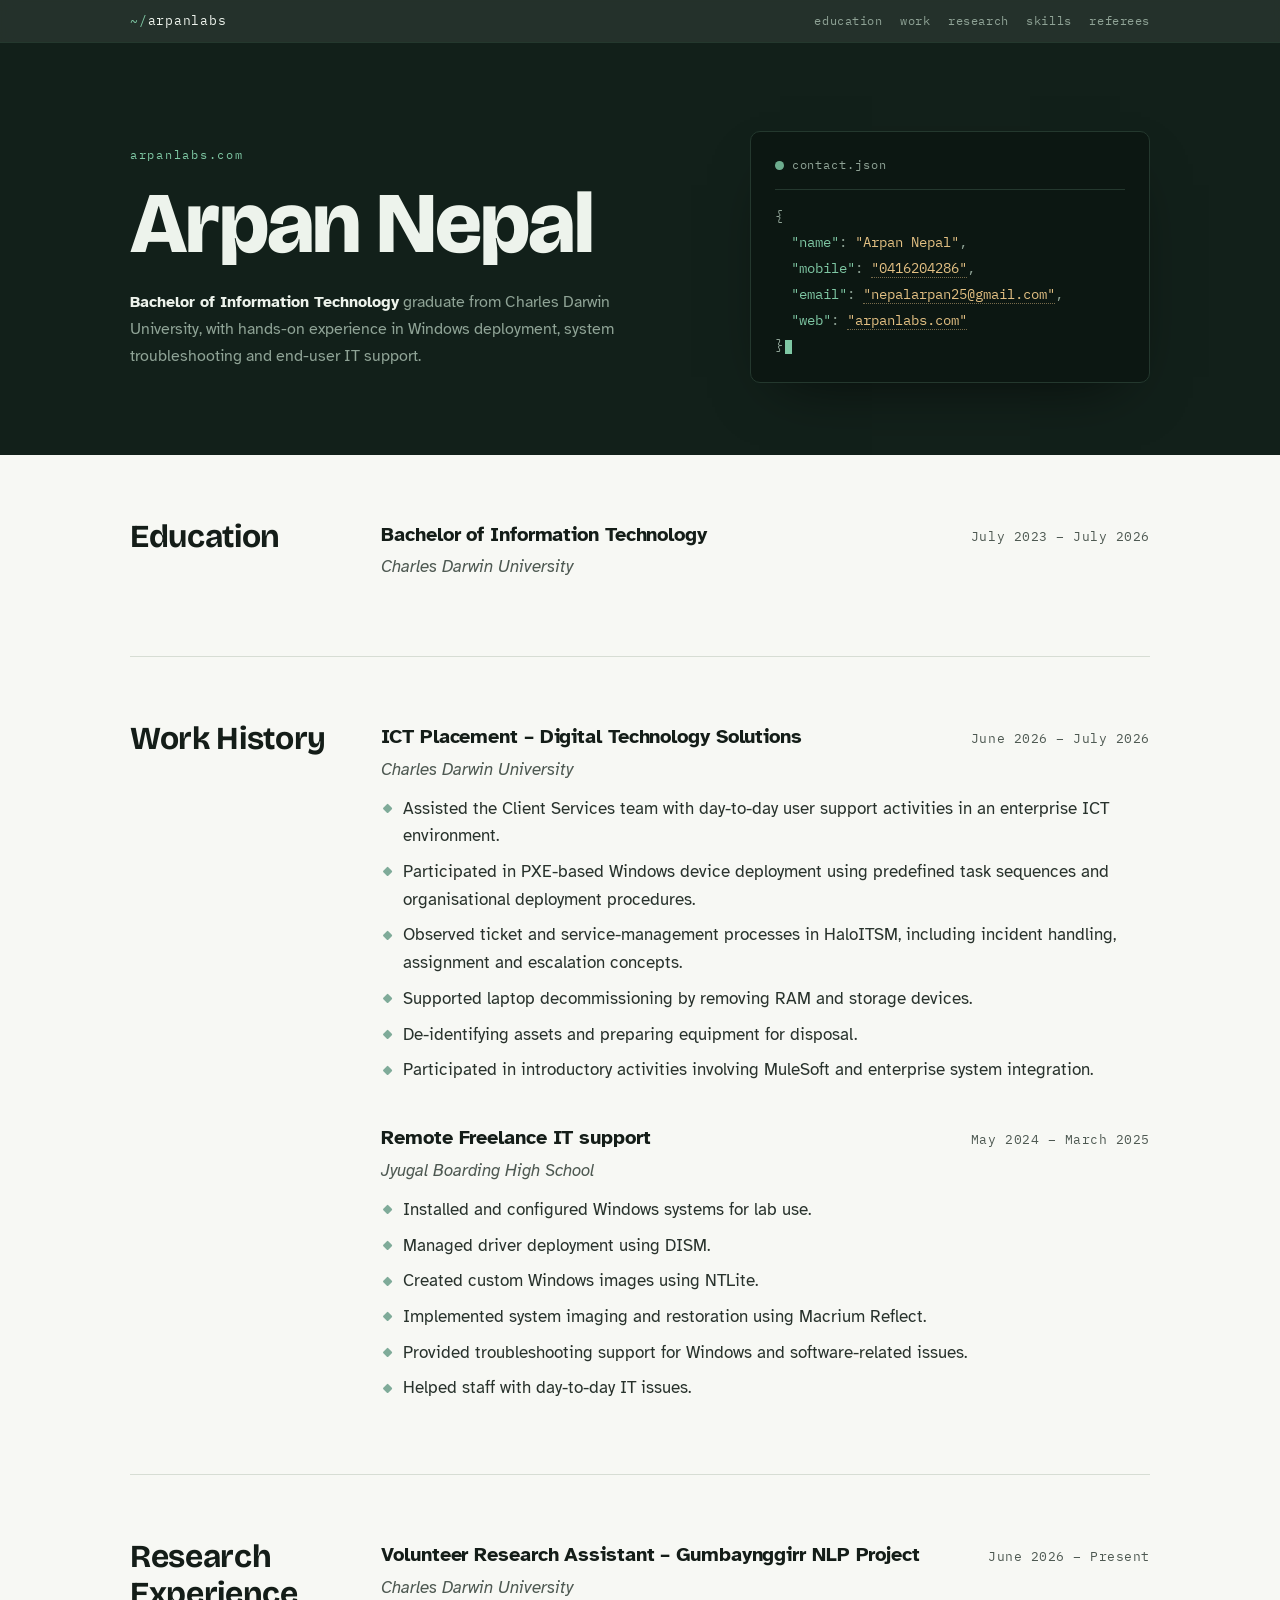
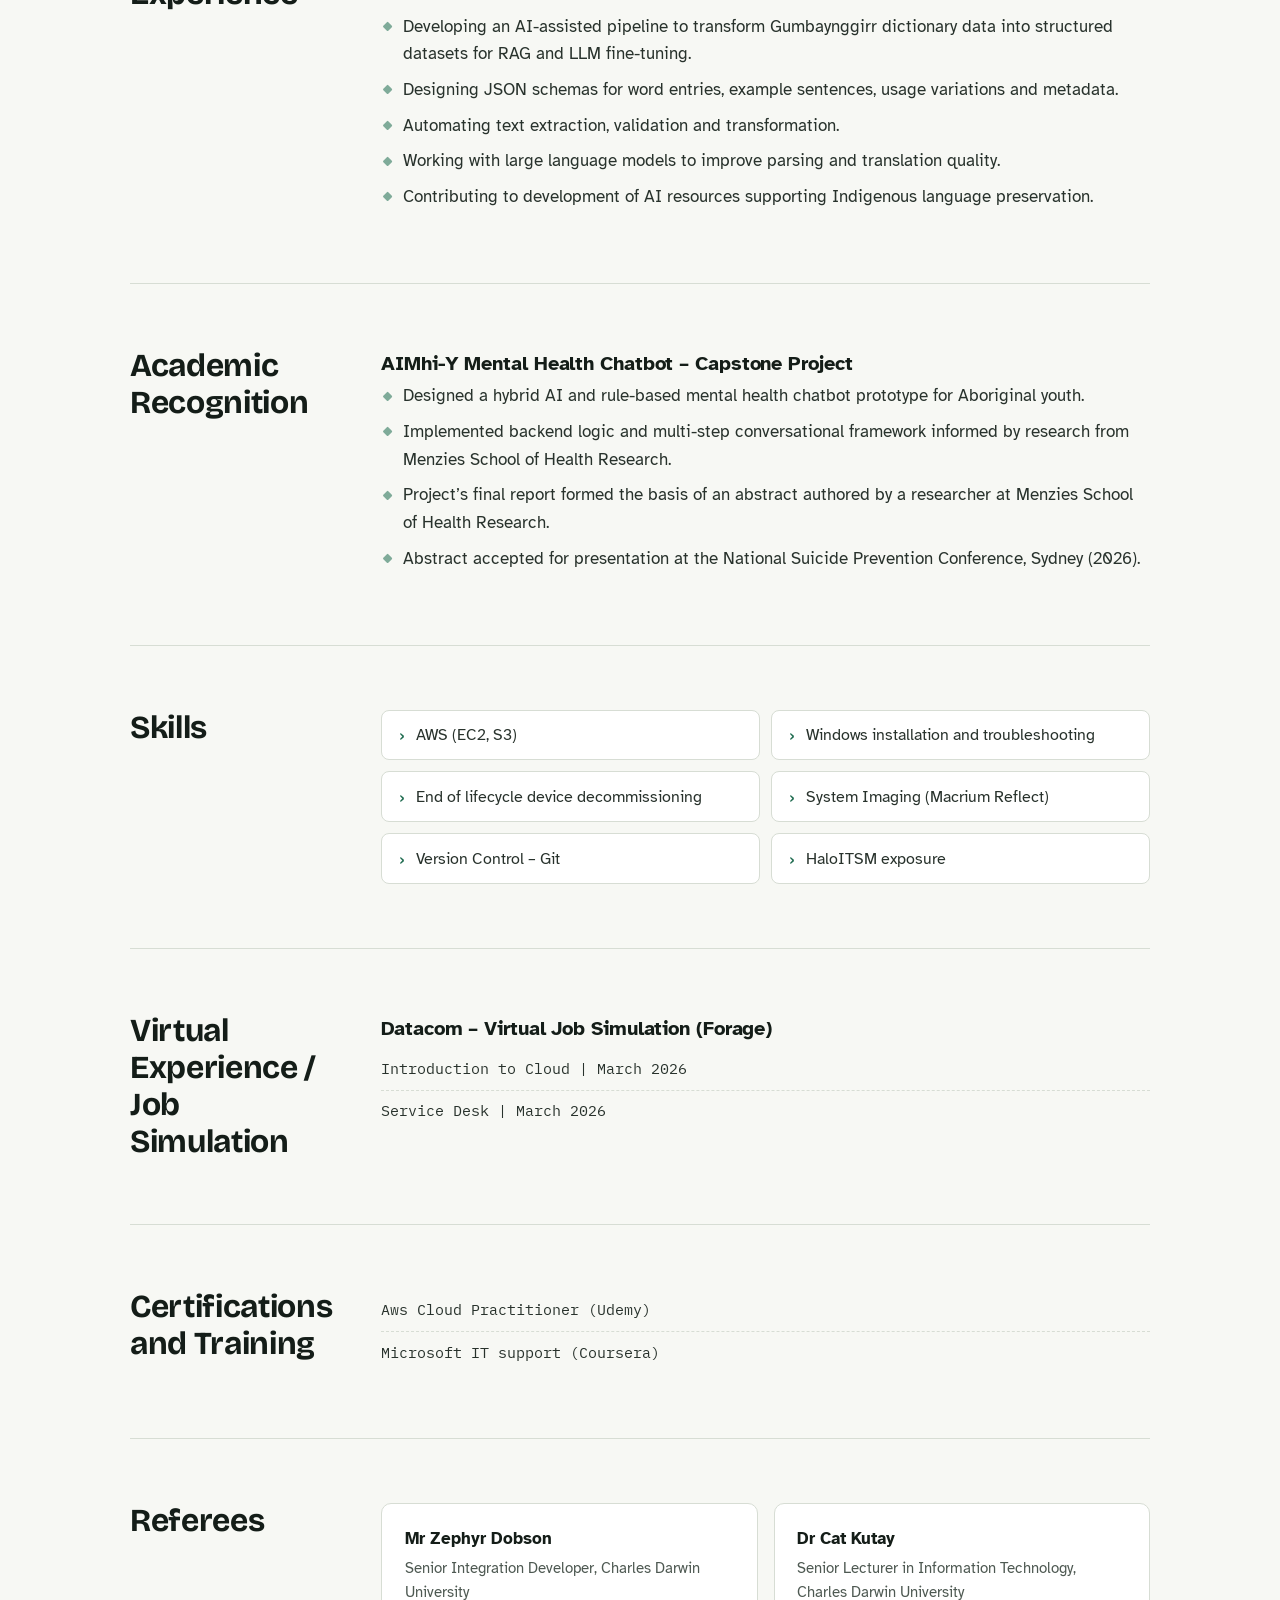
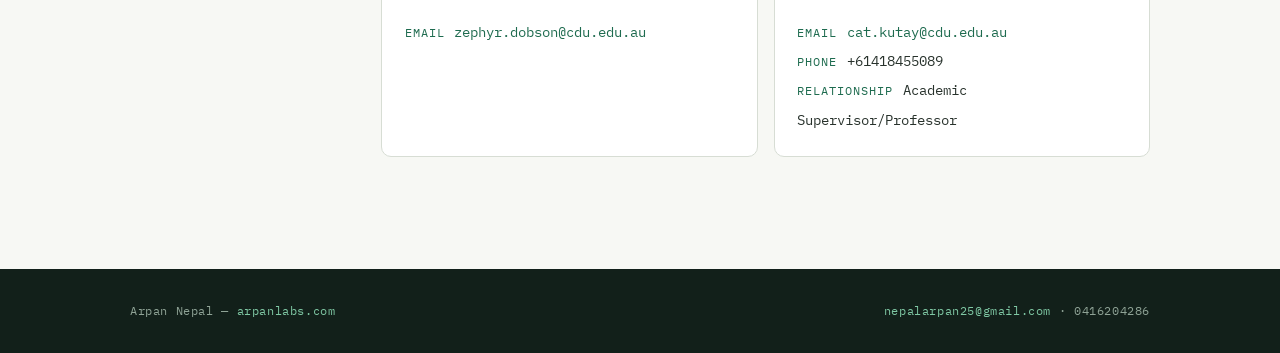
==== commit ddd7dee0: "Update graduate status and referees; temporarily hide resume button" ====
--- a/index.html
+++ b/index.html
@@ -257,10 +257,10 @@
       <p class="hero-eyebrow reveal">arpanlabs.com</p>
       <h1 class="reveal">Arpan Nepal</h1>
       <p class="hero-sub reveal">
-        <strong>Bachelor of Information Technology</strong> student at Charles Darwin University,
+        <strong>Bachelor of Information Technology</strong> graduate from Charles Darwin University,
         with hands-on experience in Windows deployment, system troubleshooting and end-user IT support.
       </p>
-      <div class="hero-actions reveal">
+      <div class="hero-actions reveal" style="display: none;">
         <a class="btn" href="resume.html">View Resume</a>
       </div>
     </div>
@@ -423,12 +423,10 @@
     </div></div>
     <div class="ref-grid reveal">
       <div class="ref-card">
-        <h3>Mr Scott Beven</h3>
-        <p class="ref-role">CISO &amp; Deputy Director Service Support, Charles Darwin University</p>
+        <h3>Mr Zephyr Dobson</h3>
+        <p class="ref-role">Senior Integration Developer, Charles Darwin University</p>
         <div class="ref-meta">
-          <div><span class="k">email</span><a href="mailto:scott.beven@cdu.edu.au">scott.beven@cdu.edu.au</a></div>
-          <div><span class="k">phone</span>0889466712</div>
-          <div><span class="k">relationship</span>Placement Supervisor</div>
+          <div><span class="k">email</span><a href="mailto:zephyr.dobson@cdu.edu.au">zephyr.dobson@cdu.edu.au</a></div>
         </div>
       </div>
       <div class="ref-card">
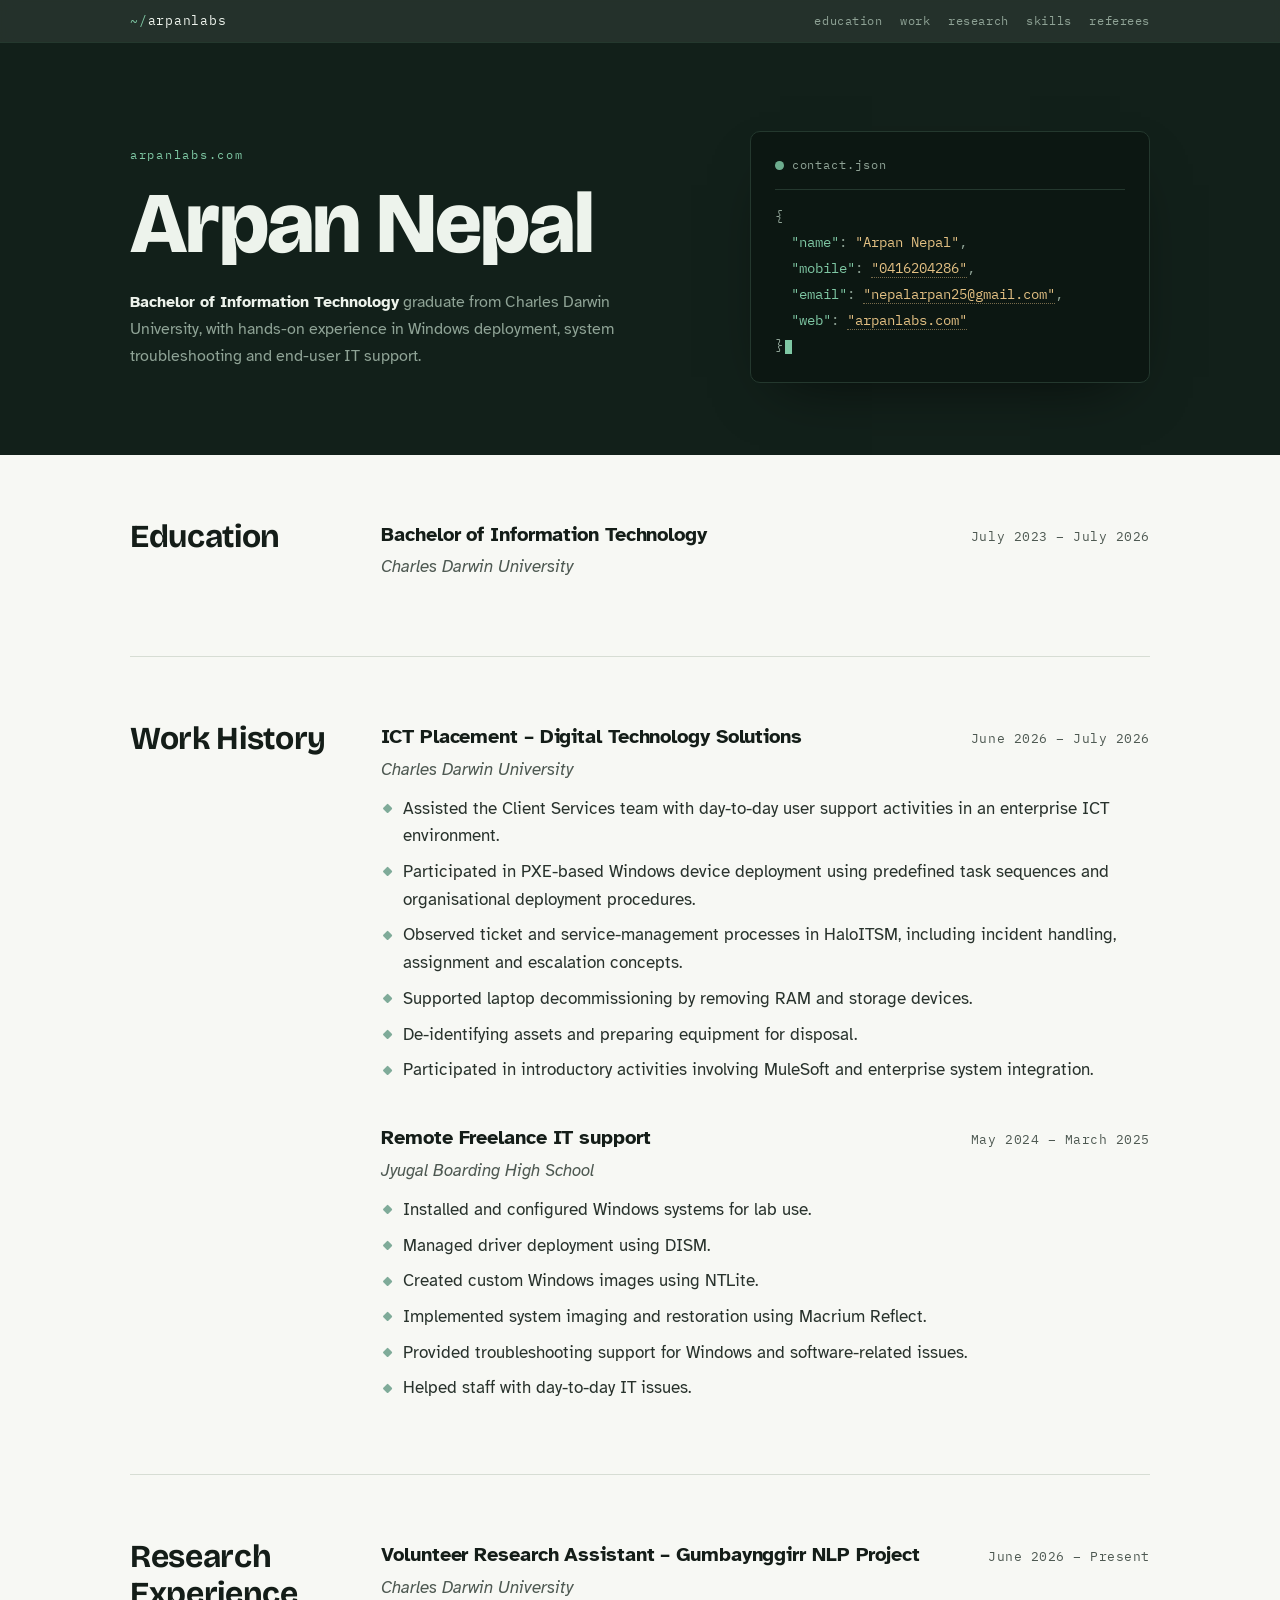
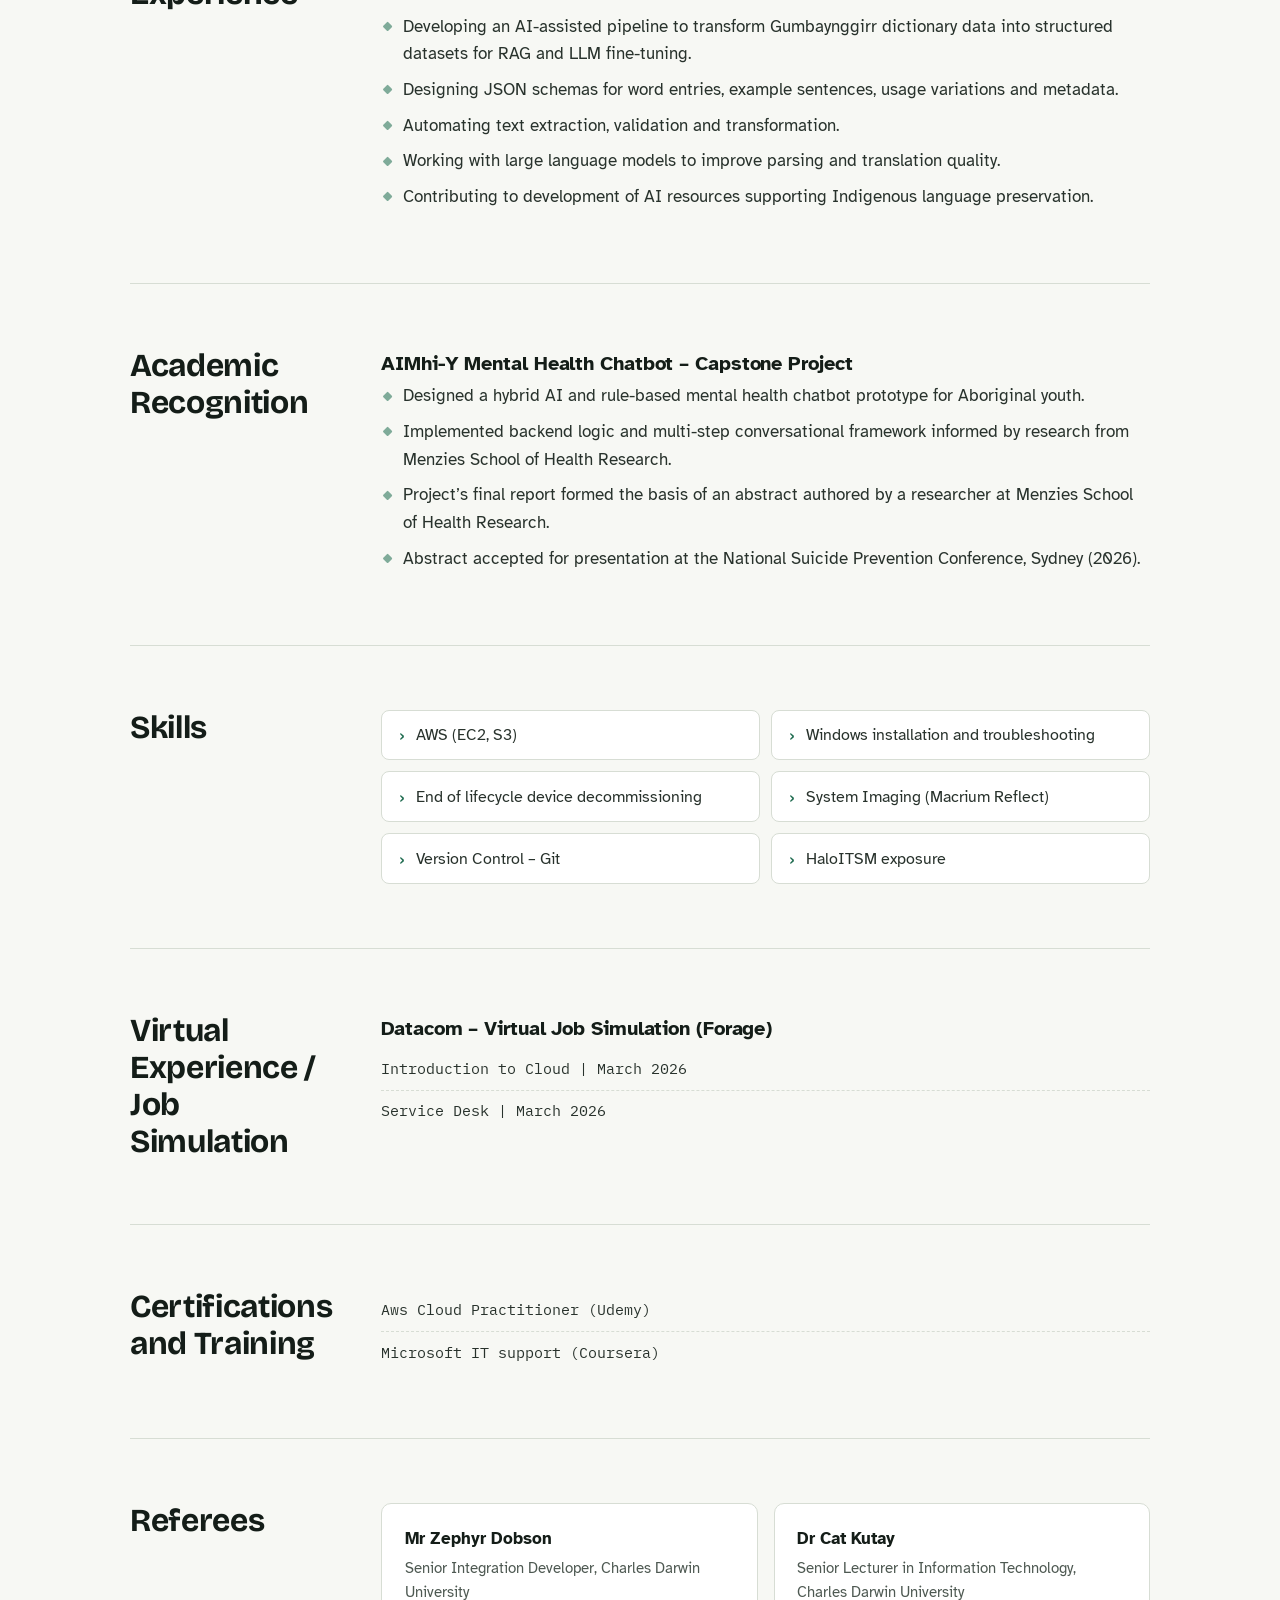
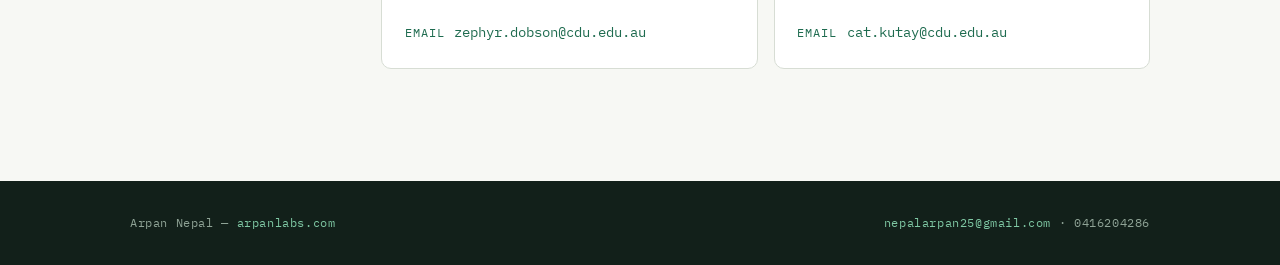
==== commit 485feb14: "Remove Cat Kutay phone and relationship from referee details" ====
--- a/index.html
+++ b/index.html
@@ -434,8 +434,6 @@
         <p class="ref-role">Senior Lecturer in Information Technology, Charles Darwin University</p>
         <div class="ref-meta">
           <div><span class="k">email</span><a href="mailto:cat.kutay@cdu.edu.au">cat.kutay@cdu.edu.au</a></div>
-          <div><span class="k">phone</span>+61418455089</div>
-          <div><span class="k">relationship</span>Academic Supervisor/Professor</div>
         </div>
       </div>
     </div>
